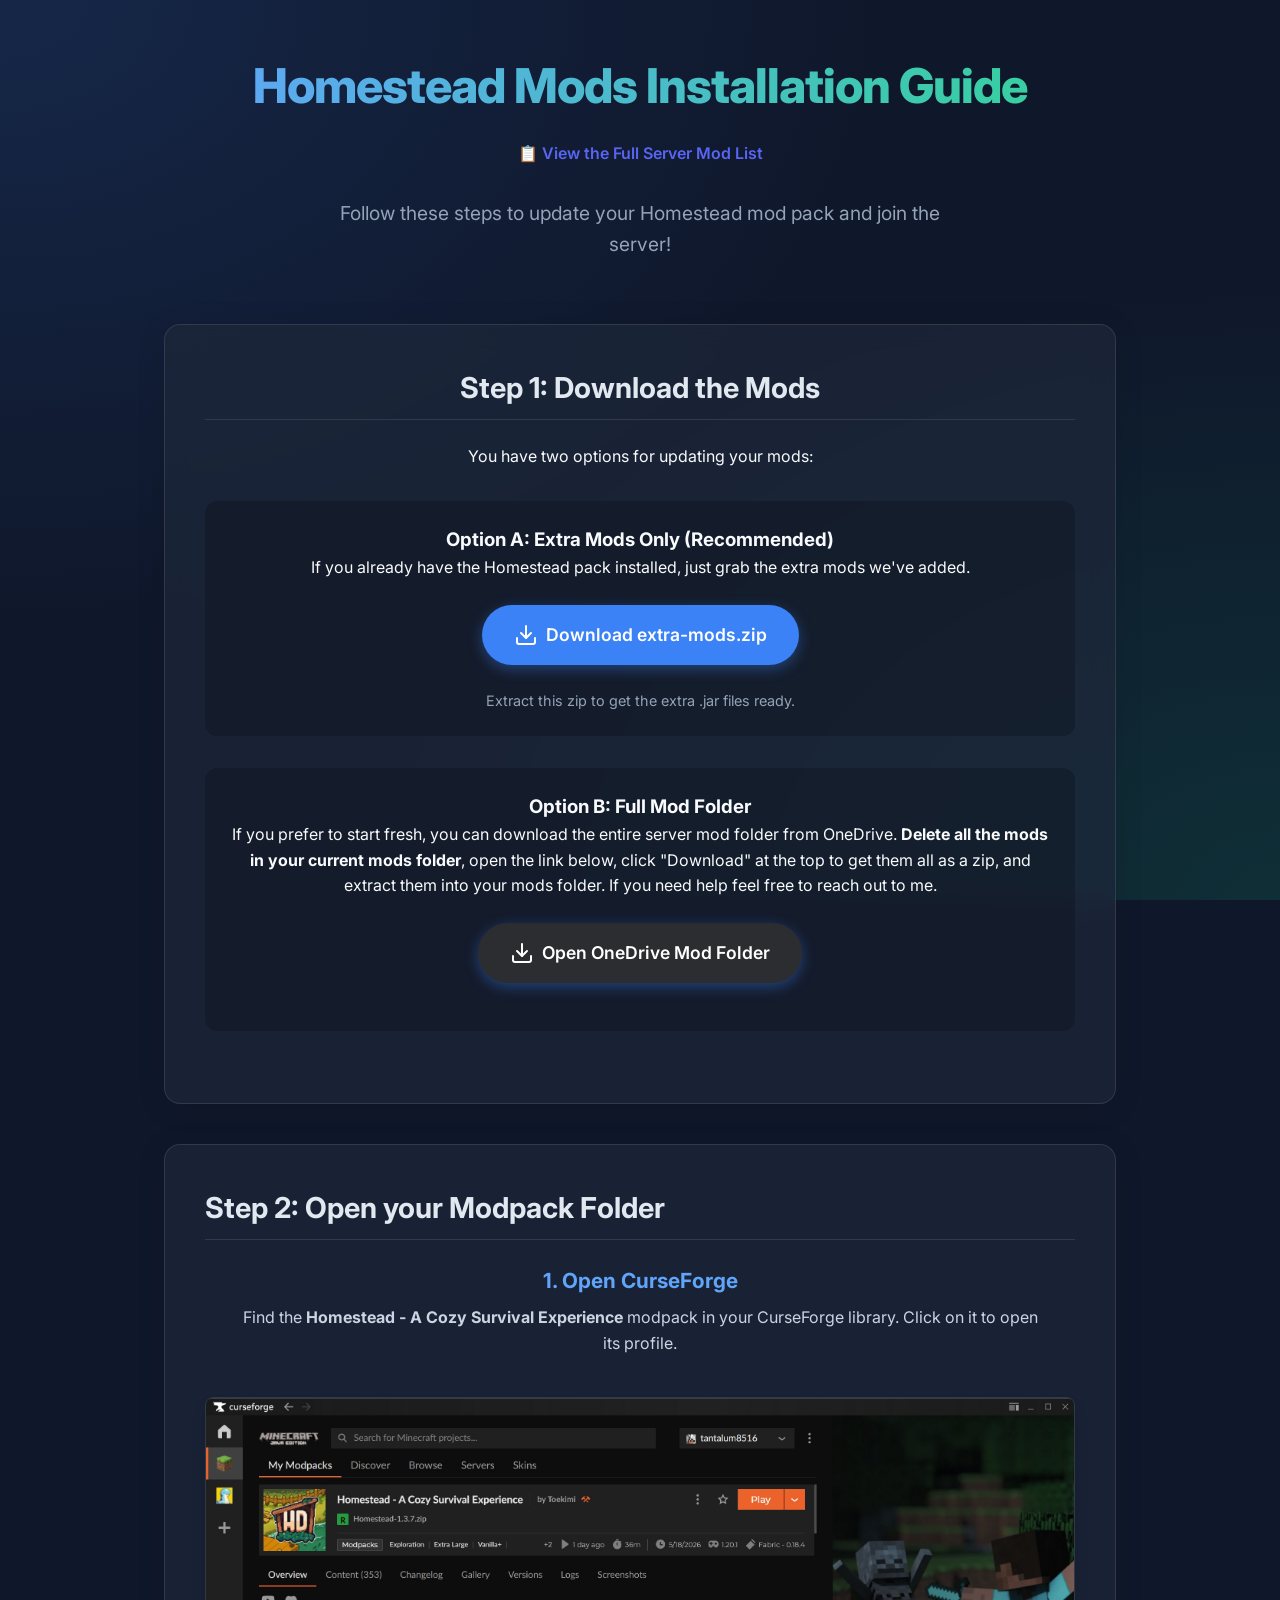
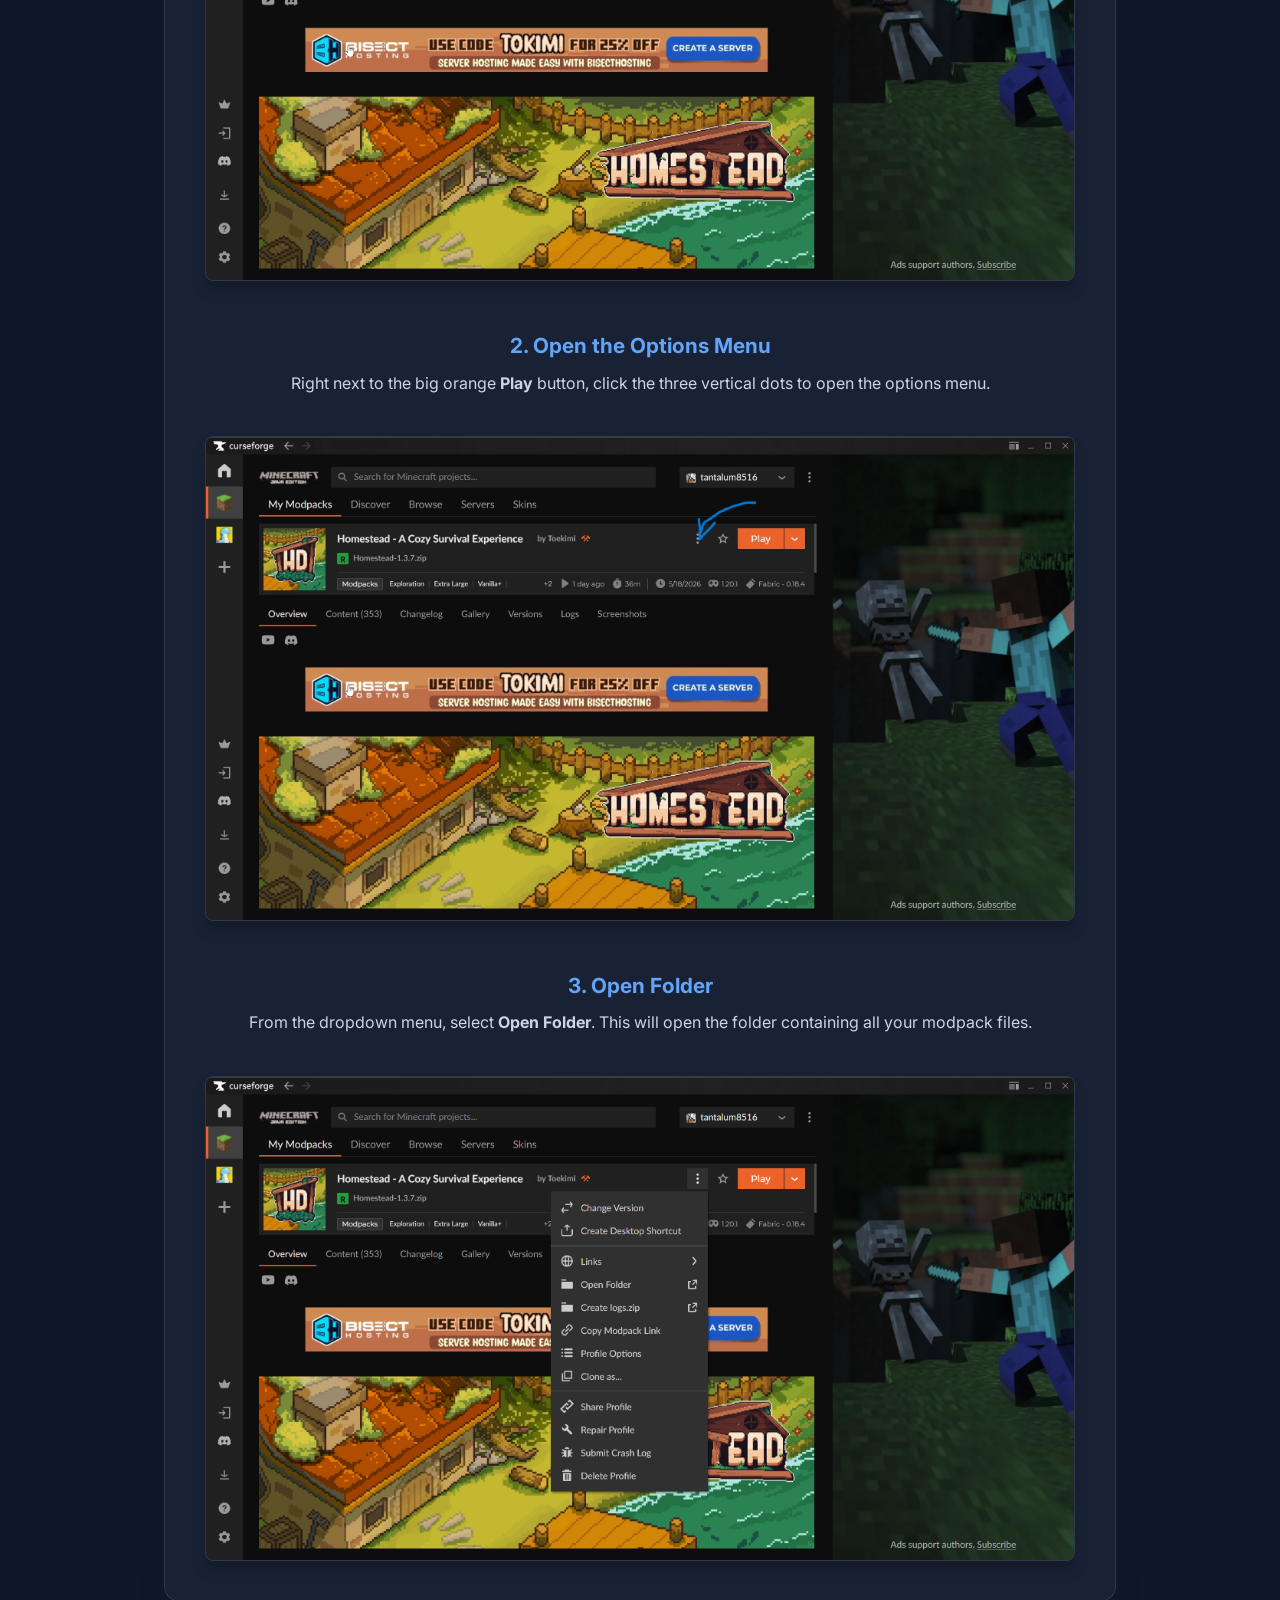
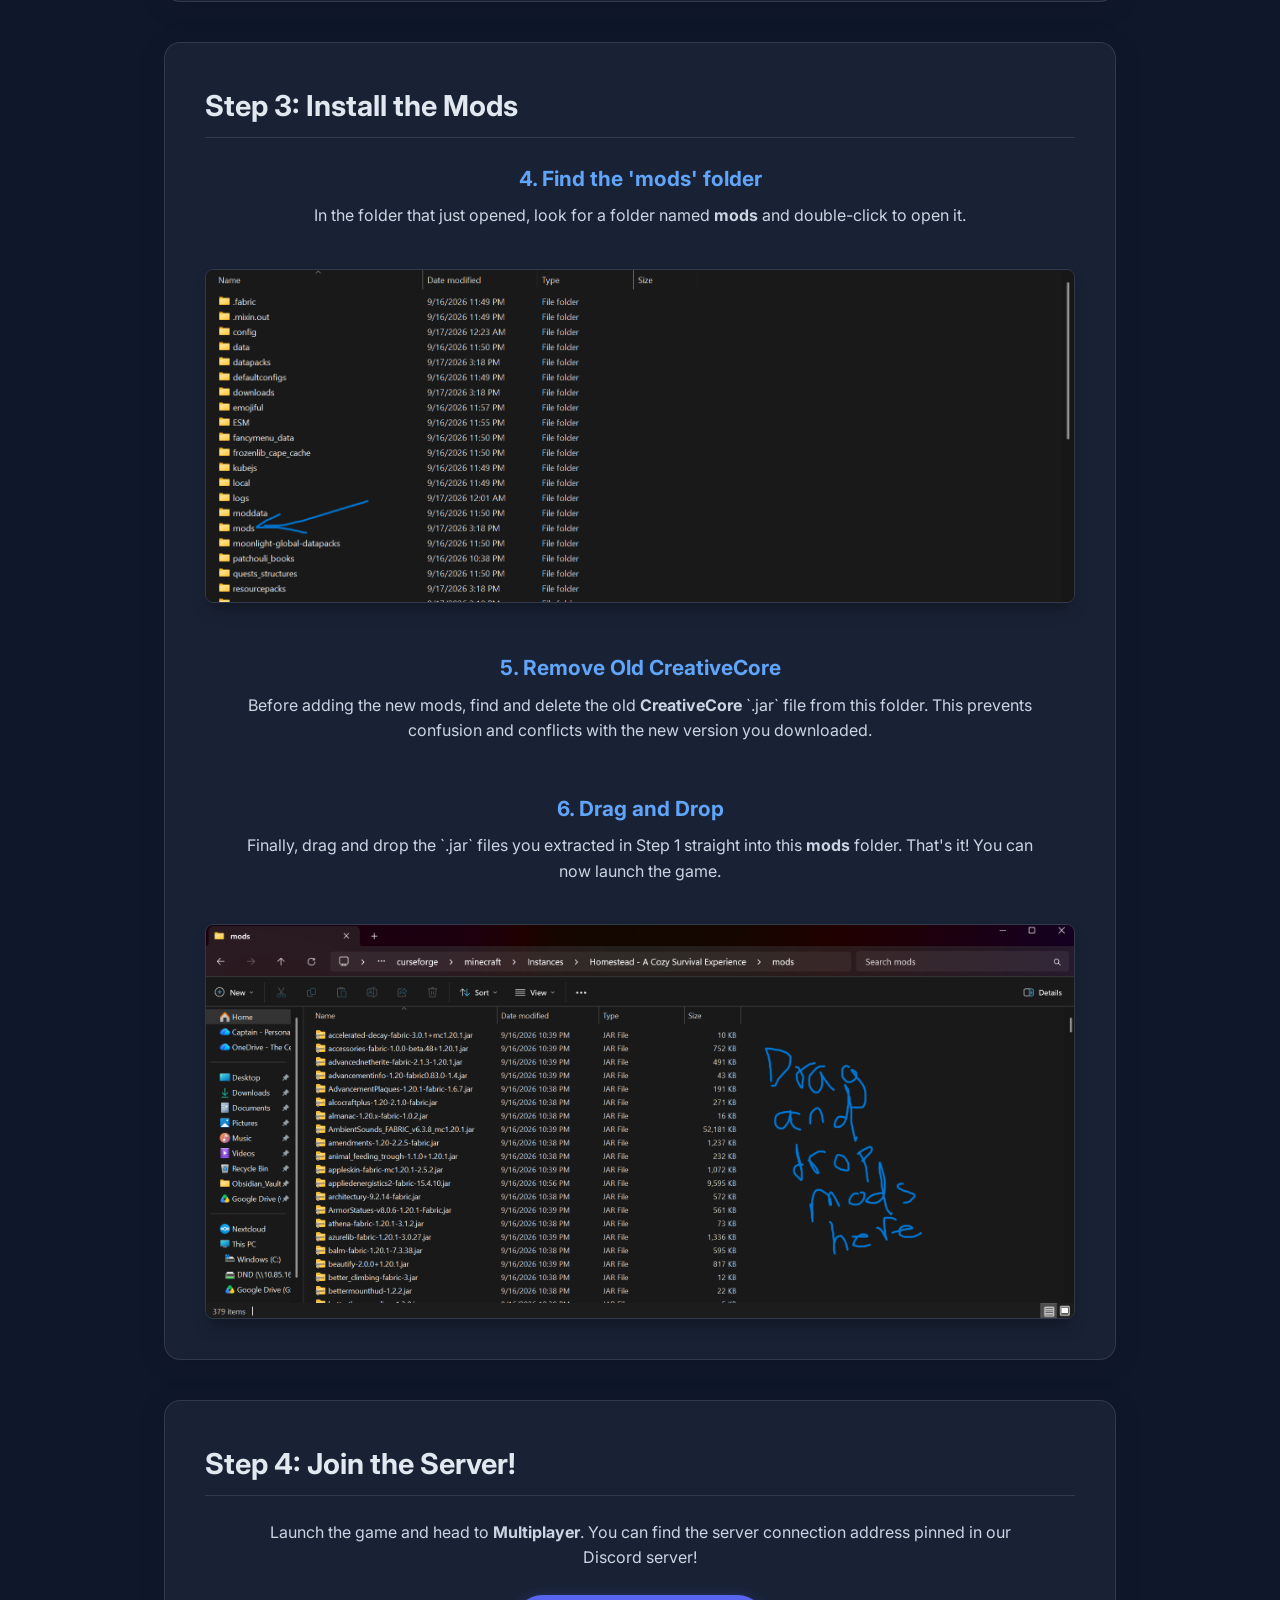
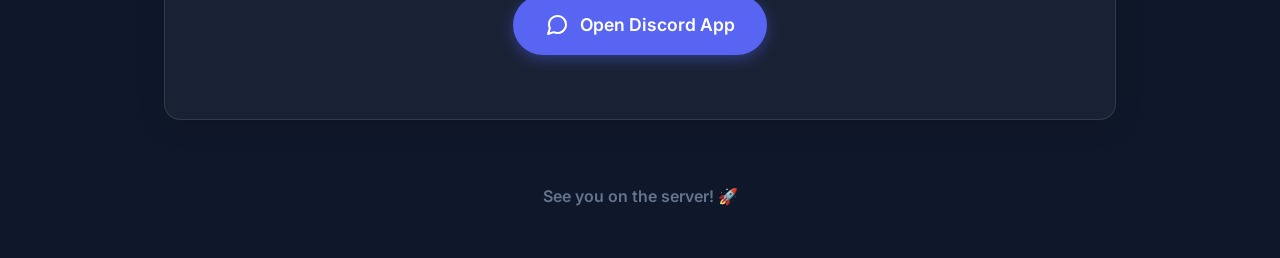
==== index.html @ 760801d5 "docs: clarify full mod folder instructions and update button text for OneDrive" ====
<!DOCTYPE html>
<html lang="en">
<head>
    <meta charset="UTF-8">
    <meta name="viewport" content="width=device-width, initial-scale=1.0">
    <title>Homestead - Extra Mods Guide</title>
    <meta name="description" content="A guide on how to add extra mods to the Homestead Minecraft modpack.">
    <link rel="icon" type="image/jpeg" href="favicon.jpg">
    <link href="https://fonts.googleapis.com/css2?family=Inter:wght@400;600;800&display=swap" rel="stylesheet">
    <link rel="stylesheet" href="styles.css">
</head>
<body>
    <div class="container">
        <header>
            <h1>Homestead Mods Installation Guide</h1>
            <div style="margin-top: 1rem; margin-bottom: 2rem;">
                <a href="mod-list.html" style="color: #5865F2; text-decoration: none; font-weight: 600;">📋 View the Full Server Mod List</a>
            </div>
            <p>Follow these steps to update your Homestead mod pack and join the server!</p>
        </header>

        <main>
            <section class="download-section">
                <h2>Step 1: Download the Mods</h2>
                <p>You have two options for updating your mods:</p>
                
                <div style="margin: 2rem 0; padding: 1.5rem; background: rgba(0, 0, 0, 0.2); border-radius: 12px;">
                    <h3>Option A: Extra Mods Only (Recommended)</h3>
                    <p>If you already have the Homestead pack installed, just grab the extra mods we've added.</p>
                    <a href="extra-mods.zip" class="download-button" download>
                        <svg width="24" height="24" viewBox="0 0 24 24" fill="none" stroke="currentColor" stroke-width="2" stroke-linecap="round" stroke-linejoin="round"><path d="M21 15v4a2 2 0 0 1-2 2H5a2 2 0 0 1-2-2v-4"></path><polyline points="7 10 12 15 17 10"></polyline><line x1="12" y1="15" x2="12" y2="3"></line></svg>
                        Download extra-mods.zip
                    </a>
                    <p class="subtext">Extract this zip to get the extra .jar files ready.</p>
                </div>

                <div style="margin: 2rem 0; padding: 1.5rem; background: rgba(0, 0, 0, 0.2); border-radius: 12px;">
                    <h3>Option B: Full Mod Folder</h3>
                    <p>If you prefer to start fresh, you can download the entire server mod folder from OneDrive. <strong>Delete all the mods in your current mods folder</strong>, open the link below, click "Download" at the top to get them all as a zip, and extract them into your mods folder. If you need help feel free to reach out to me.</p>
                    <a href="https://tcfnova-my.sharepoint.com/:f:/g/personal/astralsterling_thecelestialforge_com/IgCR80cvUaNaRJzAdoOBTV5JAbdkBU8eidXLyKRjKkpMS3M?e=KPcNXA" class="download-button" target="_blank" style="background-color: #2b2d31;">
                        <svg width="24" height="24" viewBox="0 0 24 24" fill="none" stroke="currentColor" stroke-width="2" stroke-linecap="round" stroke-linejoin="round"><path d="M21 15v4a2 2 0 0 1-2 2H5a2 2 0 0 1-2-2v-4"></path><polyline points="7 10 12 15 17 10"></polyline><line x1="12" y1="15" x2="12" y2="3"></line></svg>
                        Open OneDrive Mod Folder
                    </a>
                </div>
            </section>

            <section class="steps-section">
                <h2>Step 2: Open your Modpack Folder</h2>
                <div class="step">
                    <div class="step-text">
                        <h3>1. Open CurseForge</h3>
                        <p>Find the <strong>Homestead - A Cozy Survival Experience</strong> modpack in your CurseForge library. Click on it to open its profile.</p>
                    </div>
                    <img src="assets/Curse Forge 1.jpg" alt="CurseForge profile page for Homestead">
                </div>
                
                <div class="step">
                    <div class="step-text">
                        <h3>2. Open the Options Menu</h3>
                        <p>Right next to the big orange <strong>Play</strong> button, click the three vertical dots to open the options menu.</p>
                    </div>
                    <img src="assets/Curse Forge 2.jpg" alt="Clicking the three dots next to Play">
                </div>

                <div class="step">
                    <div class="step-text">
                        <h3>3. Open Folder</h3>
                        <p>From the dropdown menu, select <strong>Open Folder</strong>. This will open the folder containing all your modpack files.</p>
                    </div>
                    <img src="assets/Curse Forge 3.png" alt="Selecting Open Folder">
                </div>
            </section>

            <section class="steps-section">
                <h2>Step 3: Install the Mods</h2>
                <div class="step">
                    <div class="step-text">
                        <h3>4. Find the 'mods' folder</h3>
                        <p>In the folder that just opened, look for a folder named <strong>mods</strong> and double-click to open it.</p>
                    </div>
                    <img src="assets/Curse Forge 6.png" alt="The mods folder">
                </div>

                <div class="step">
                    <div class="step-text" style="width: 100%;">
                        <h3>5. Remove Old CreativeCore</h3>
                        <p>Before adding the new mods, find and delete the old <strong>CreativeCore</strong> `.jar` file from this folder. This prevents confusion and conflicts with the new version you downloaded.</p>
                    </div>
                </div>

                <div class="step">
                    <div class="step-text">
                        <h3>6. Drag and Drop</h3>
                        <p>Finally, drag and drop the `.jar` files you extracted in Step 1 straight into this <strong>mods</strong> folder. That's it! You can now launch the game.</p>
                    </div>
                    <img src="assets/Curse Forge 7.png" alt="Drag and drop mods here">
                </div>
            </section>

            <section class="steps-section">
                <h2>Step 4: Join the Server!</h2>
                <div class="step">
                    <div class="step-text" style="width: 100%; text-align: center;">
                        <p>Launch the game and head to <strong>Multiplayer</strong>. You can find the server connection address pinned in our Discord server!</p>
                        <a href="discord://-/channels/918643058474618900/1550001167486951434" class="download-button" style="margin-top: 1.5rem; background-color: #5865F2; box-shadow: 0 4px 14px 0 rgba(88, 101, 242, 0.39);">
                            <svg width="24" height="24" viewBox="0 0 24 24" fill="none" stroke="currentColor" stroke-width="2" stroke-linecap="round" stroke-linejoin="round" style="margin-right: 0.2rem;"><path d="M21 11.5a8.38 8.38 0 0 1-.9 3.8 8.5 8.5 0 0 1-7.6 4.7 8.38 8.38 0 0 1-3.8-.9L3 21l1.9-5.7a8.38 8.38 0 0 1-.9-3.8 8.5 8.5 0 0 1 4.7-7.6 8.38 8.38 0 0 1 3.8-.9h.5a8.48 8.48 0 0 1 8 8v.5z"></path></svg>
                            Open Discord App
                        </a>
                    </div>
                </div>
            </section>
        </main>
        
        <footer>
            <p>See you on the server! 🚀</p>
        </footer>
    </div>
</body>
</html>
---- styles.css ----
:root {
    --bg-color: #0f172a;
    --text-color: #f8fafc;
    --accent-color: #3b82f6;
    --accent-hover: #60a5fa;
    --card-bg: rgba(30, 41, 59, 0.7);
    --card-border: rgba(255, 255, 255, 0.1);
}

* {
    margin: 0;
    padding: 0;
    box-sizing: border-box;
}

body {
    font-family: 'Inter', sans-serif;
    background-color: var(--bg-color);
    color: var(--text-color);
    line-height: 1.6;
    background-image: 
        radial-gradient(at 0% 0%, rgba(59, 130, 246, 0.15) 0px, transparent 50%),
        radial-gradient(at 100% 100%, rgba(16, 185, 129, 0.15) 0px, transparent 50%);
    background-attachment: fixed;
    min-height: 100vh;
}

.container {
    max-width: 1000px;
    margin: 0 auto;
    padding: 3rem 1.5rem;
}

header {
    text-align: center;
    margin-bottom: 4rem;
}

h1 {
    font-size: 3rem;
    font-weight: 800;
    margin-bottom: 1rem;
    background: linear-gradient(to right, #60a5fa, #34d399);
    -webkit-background-clip: text;
    -webkit-text-fill-color: transparent;
    letter-spacing: -1px;
}

header p {
    font-size: 1.2rem;
    color: #94a3b8;
    max-width: 600px;
    margin: 0 auto;
}

section {
    background: var(--card-bg);
    border: 1px solid var(--card-border);
    border-radius: 16px;
    padding: 2.5rem;
    margin-bottom: 2.5rem;
    backdrop-filter: blur(12px);
    box-shadow: 0 4px 30px rgba(0, 0, 0, 0.1);
    transition: transform 0.3s ease, box-shadow 0.3s ease;
}

section:hover {
    transform: translateY(-5px);
    box-shadow: 0 10px 40px rgba(0, 0, 0, 0.2);
}

h2 {
    font-size: 1.8rem;
    margin-bottom: 1.5rem;
    border-bottom: 1px solid var(--card-border);
    padding-bottom: 0.5rem;
    color: #e2e8f0;
}

/* Download Section */
.download-section {
    text-align: center;
}

.download-button {
    display: inline-flex;
    align-items: center;
    gap: 0.5rem;
    background-color: var(--accent-color);
    color: white;
    text-decoration: none;
    padding: 1rem 2rem;
    border-radius: 9999px;
    font-weight: 600;
    font-size: 1.1rem;
    margin: 1.5rem 0;
    transition: all 0.2s ease;
    box-shadow: 0 4px 14px 0 rgba(59, 130, 246, 0.39);
}

.download-button:hover {
    background-color: var(--accent-hover);
    transform: scale(1.05);
    box-shadow: 0 6px 20px rgba(59, 130, 246, 0.23);
}

.subtext {
    font-size: 0.9rem;
    color: #94a3b8;
}

/* Steps Section */
.step {
    display: flex;
    flex-direction: column;
    margin-bottom: 3rem;
    gap: 1.5rem;
}

.step:last-child {
    margin-bottom: 0;
}

.step-text h3 {
    font-size: 1.3rem;
    color: #60a5fa;
    margin-bottom: 0.5rem;
}

.step-text p {
    color: #cbd5e1;
}

.step img {
    max-width: 100%;
    border-radius: 8px;
    border: 1px solid var(--card-border);
    box-shadow: 0 10px 15px -3px rgba(0, 0, 0, 0.3);
    transition: transform 0.3s ease;
}

.step img:hover {
    transform: scale(1.4);
    z-index: 10;
    position: relative;
    box-shadow: 0 20px 50px rgba(0, 0, 0, 0.8);
}

footer {
    text-align: center;
    margin-top: 4rem;
    color: #64748b;
    font-weight: 600;
}

/* Responsive */
@media (min-width: 768px) {
    .step {
        align-items: center;
    }
    
    .step-text {
        text-align: center;
        max-width: 800px;
    }

    .step img {
        width: 100%;
        max-width: 900px;
        margin-top: 1rem;
    }
}
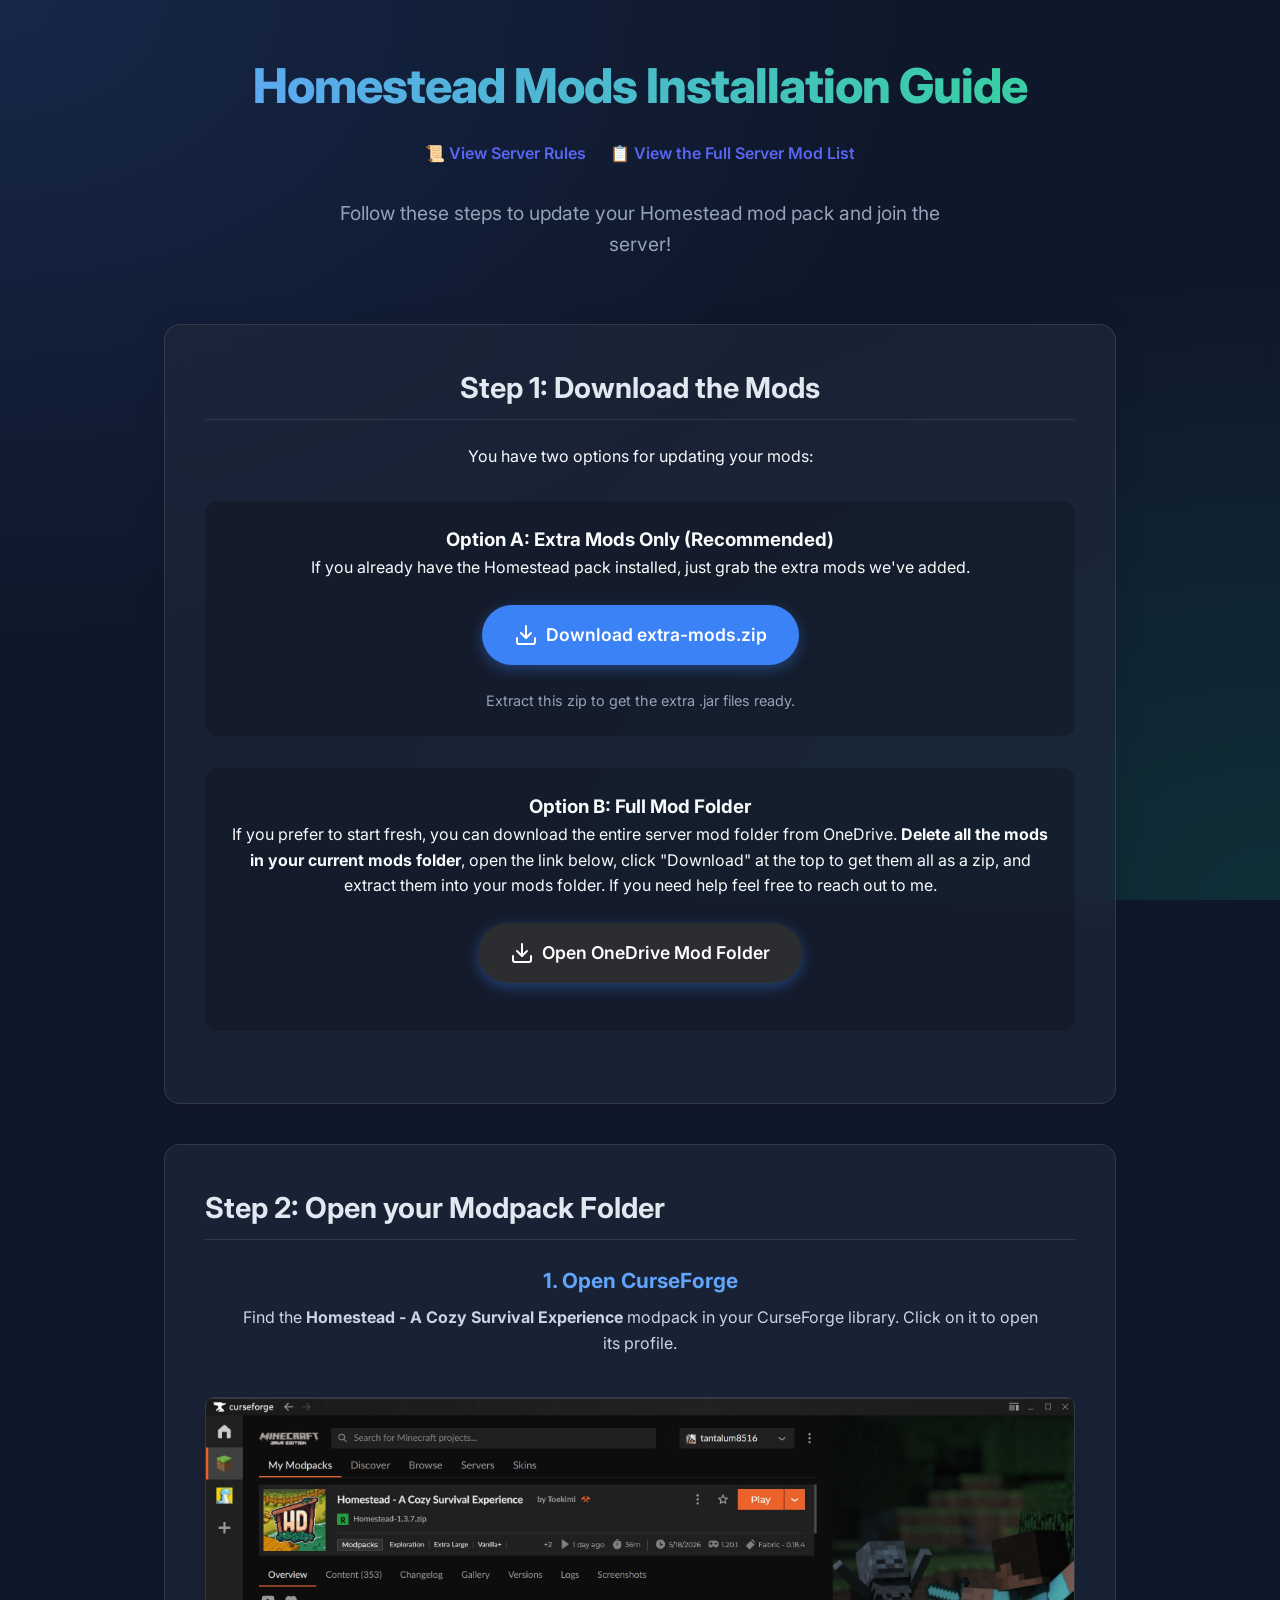
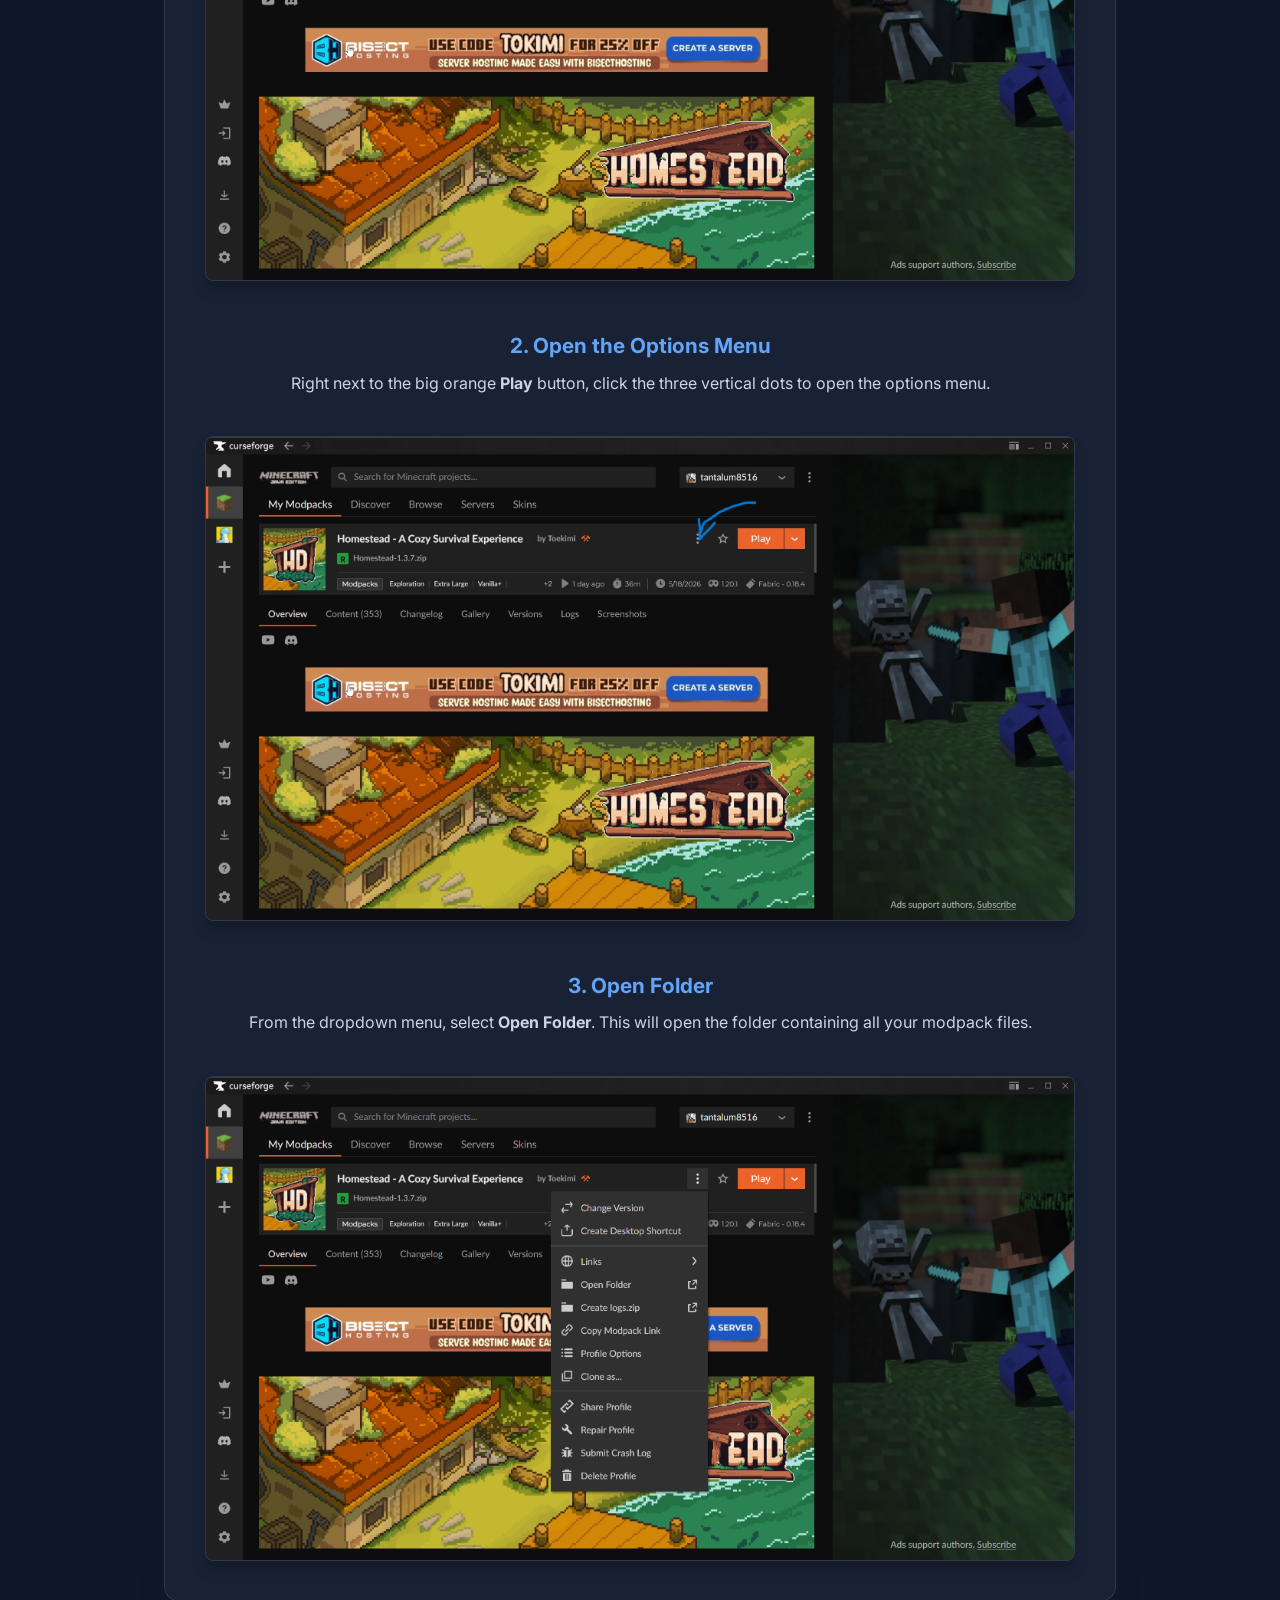
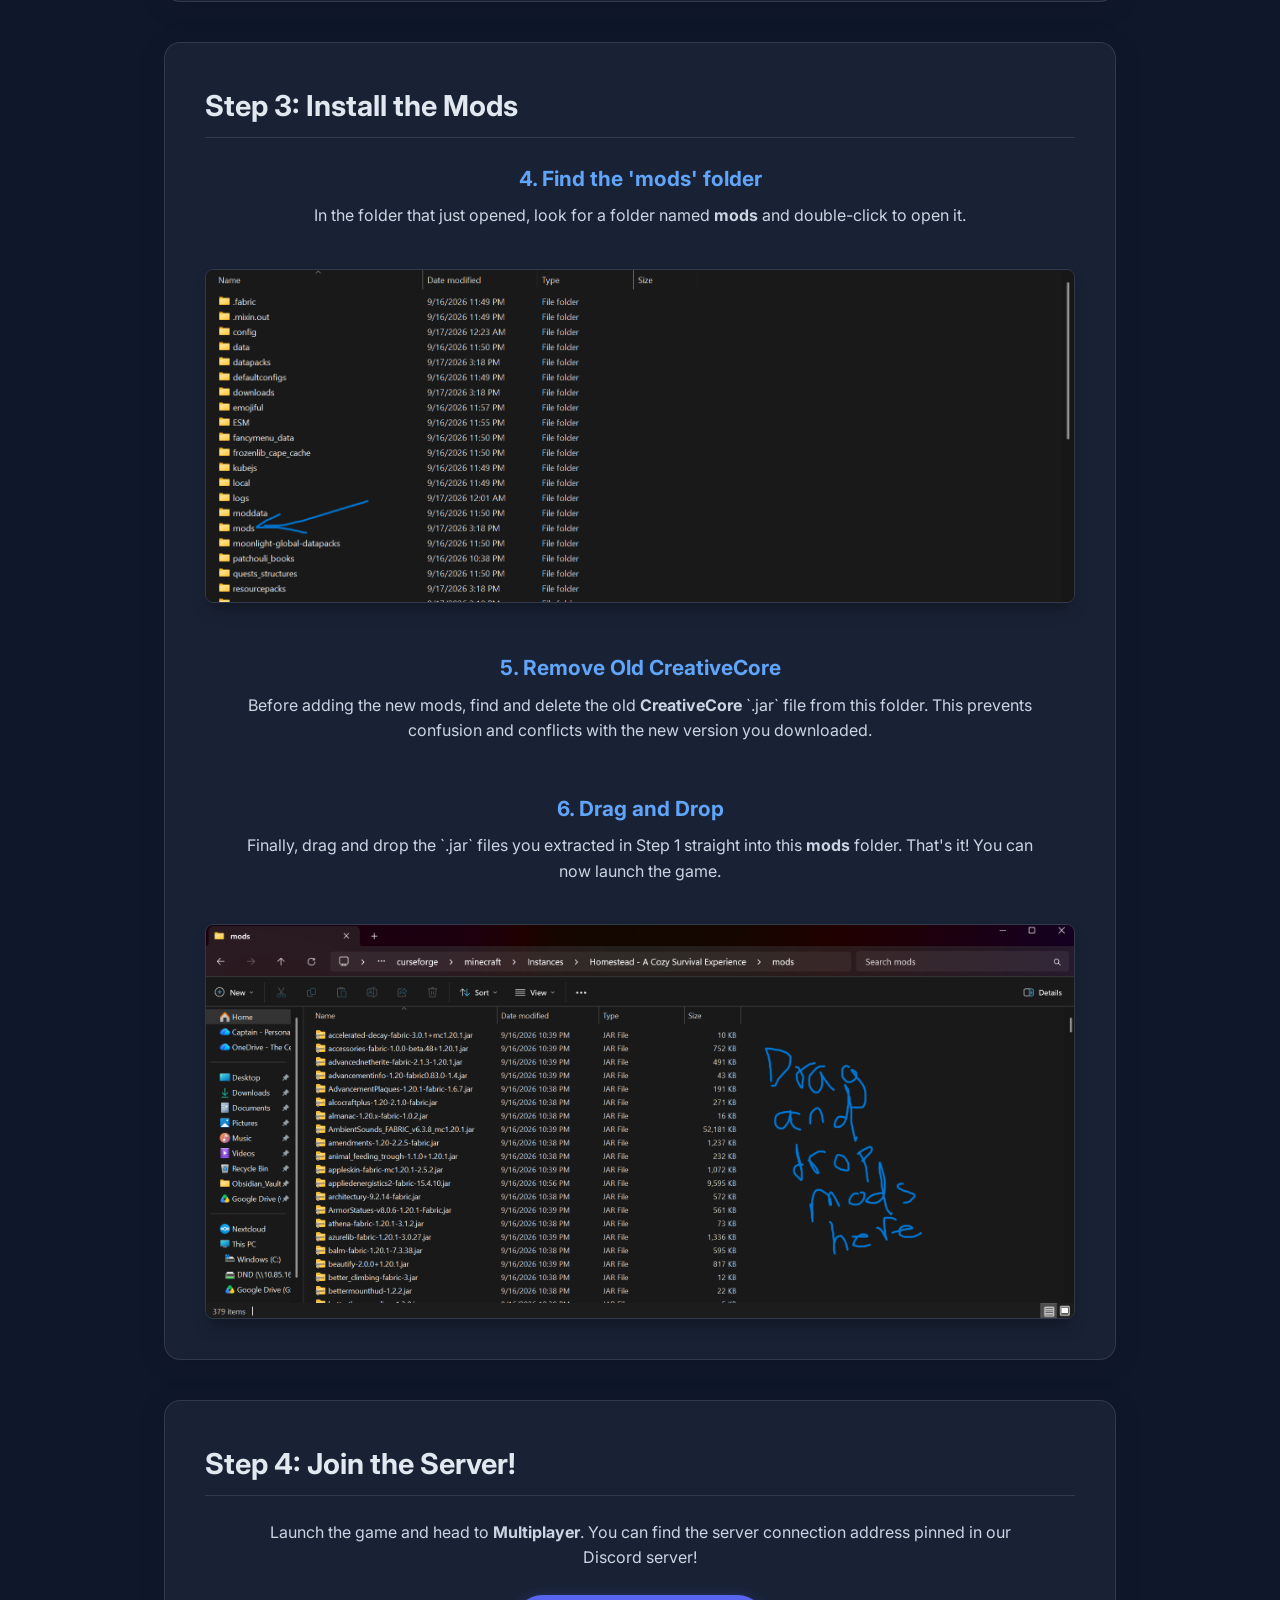
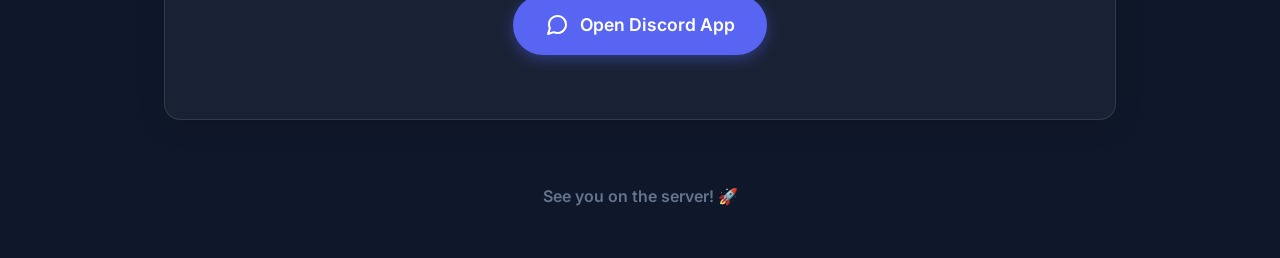
==== commit 35f0243c: "feat: add rules page and backup schedule" ====
--- a/index.html
+++ b/index.html
@@ -13,7 +13,8 @@
     <div class="container">
         <header>
             <h1>Homestead Mods Installation Guide</h1>
-            <div style="margin-top: 1rem; margin-bottom: 2rem;">
+            <div style="margin-top: 1rem; margin-bottom: 2rem; display: flex; justify-content: center; gap: 1.5rem; flex-wrap: wrap;">
+                <a href="rules.html" style="color: #5865F2; text-decoration: none; font-weight: 600;">📜 View Server Rules</a>
                 <a href="mod-list.html" style="color: #5865F2; text-decoration: none; font-weight: 600;">📋 View the Full Server Mod List</a>
             </div>
             <p>Follow these steps to update your Homestead mod pack and join the server!</p>
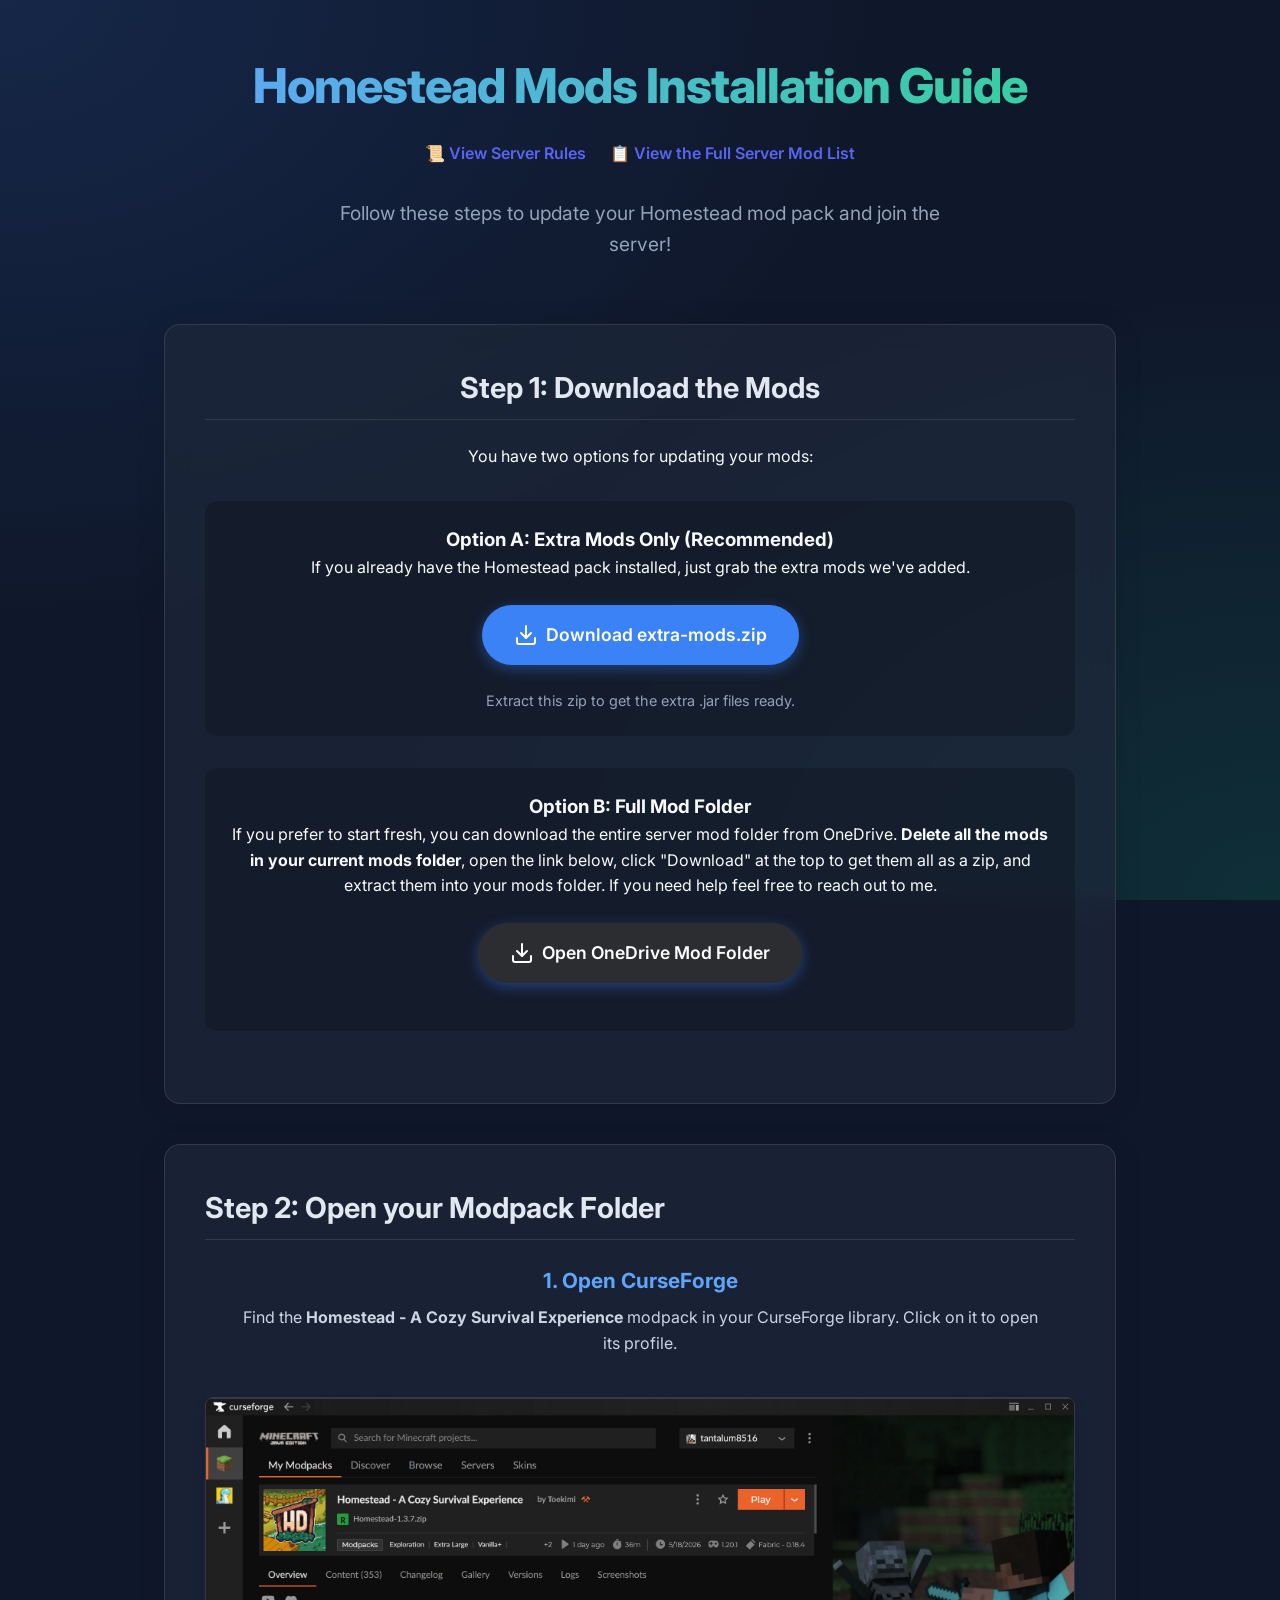
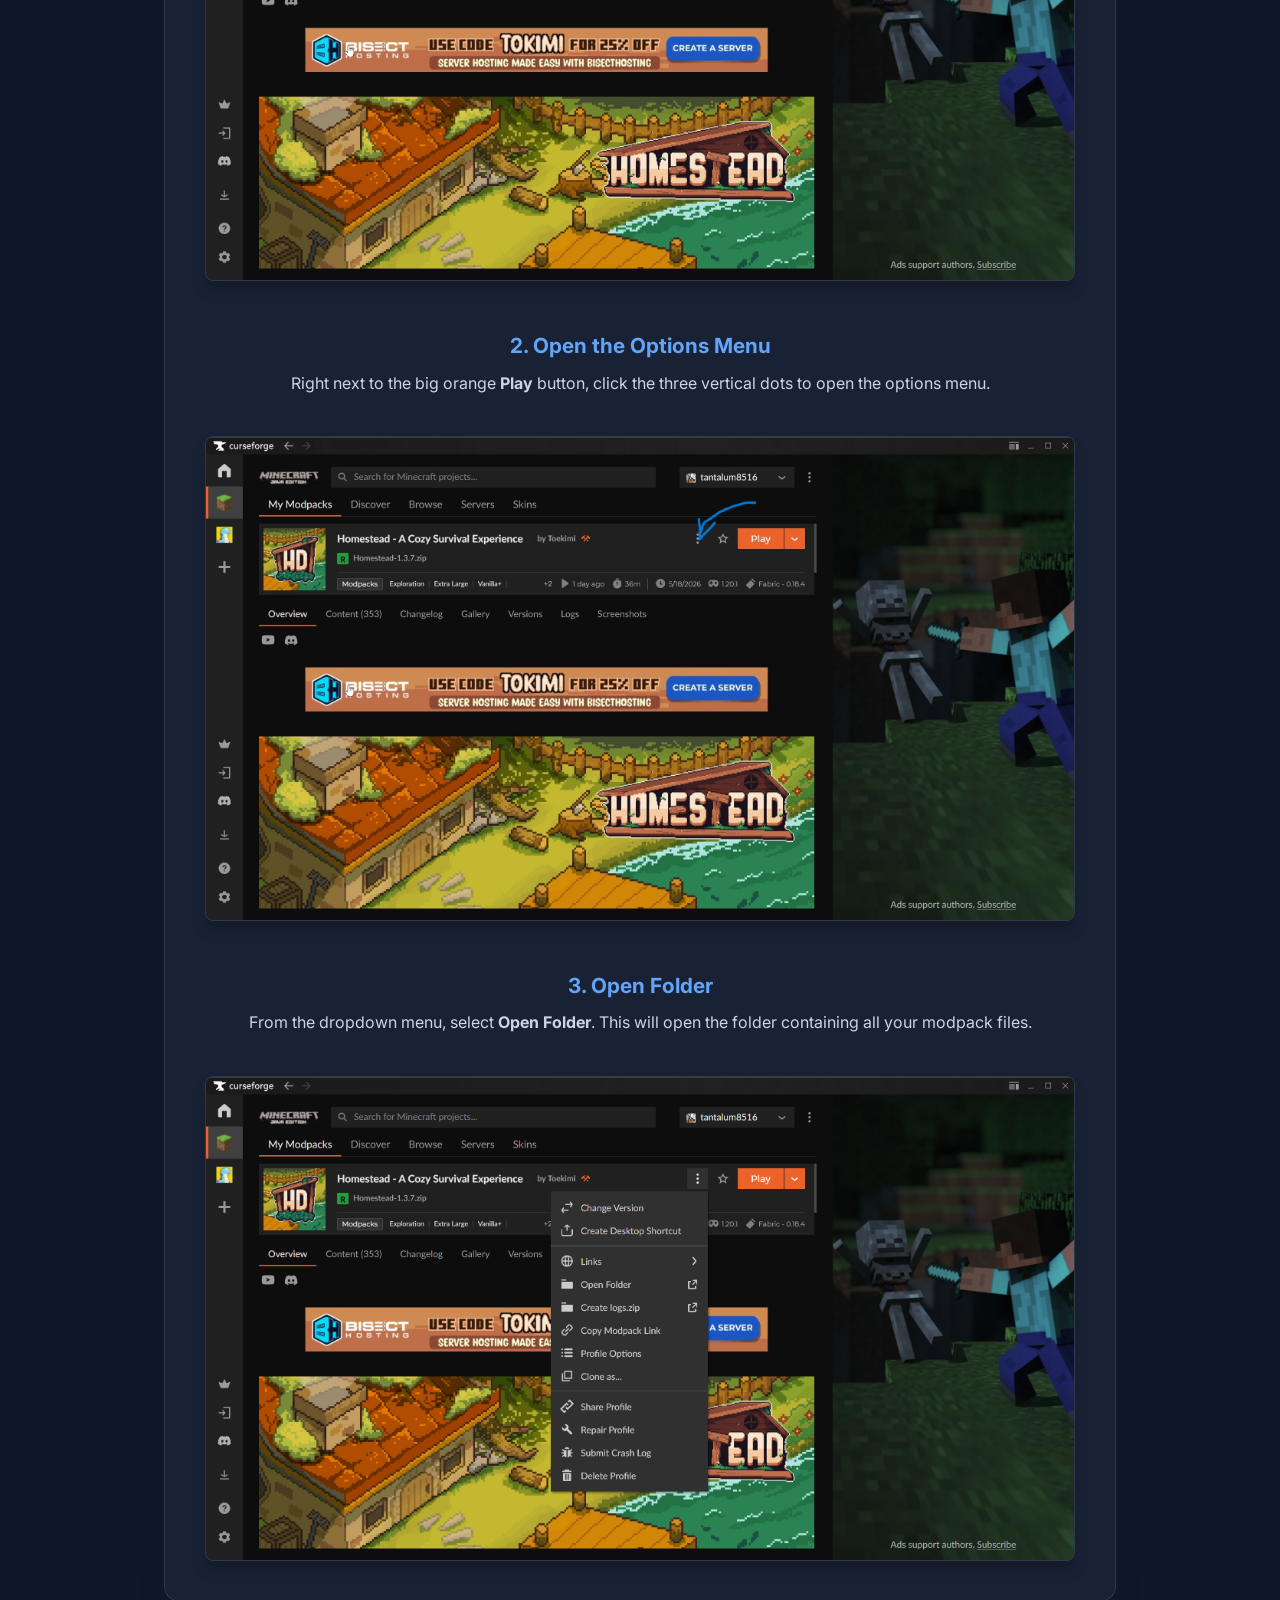
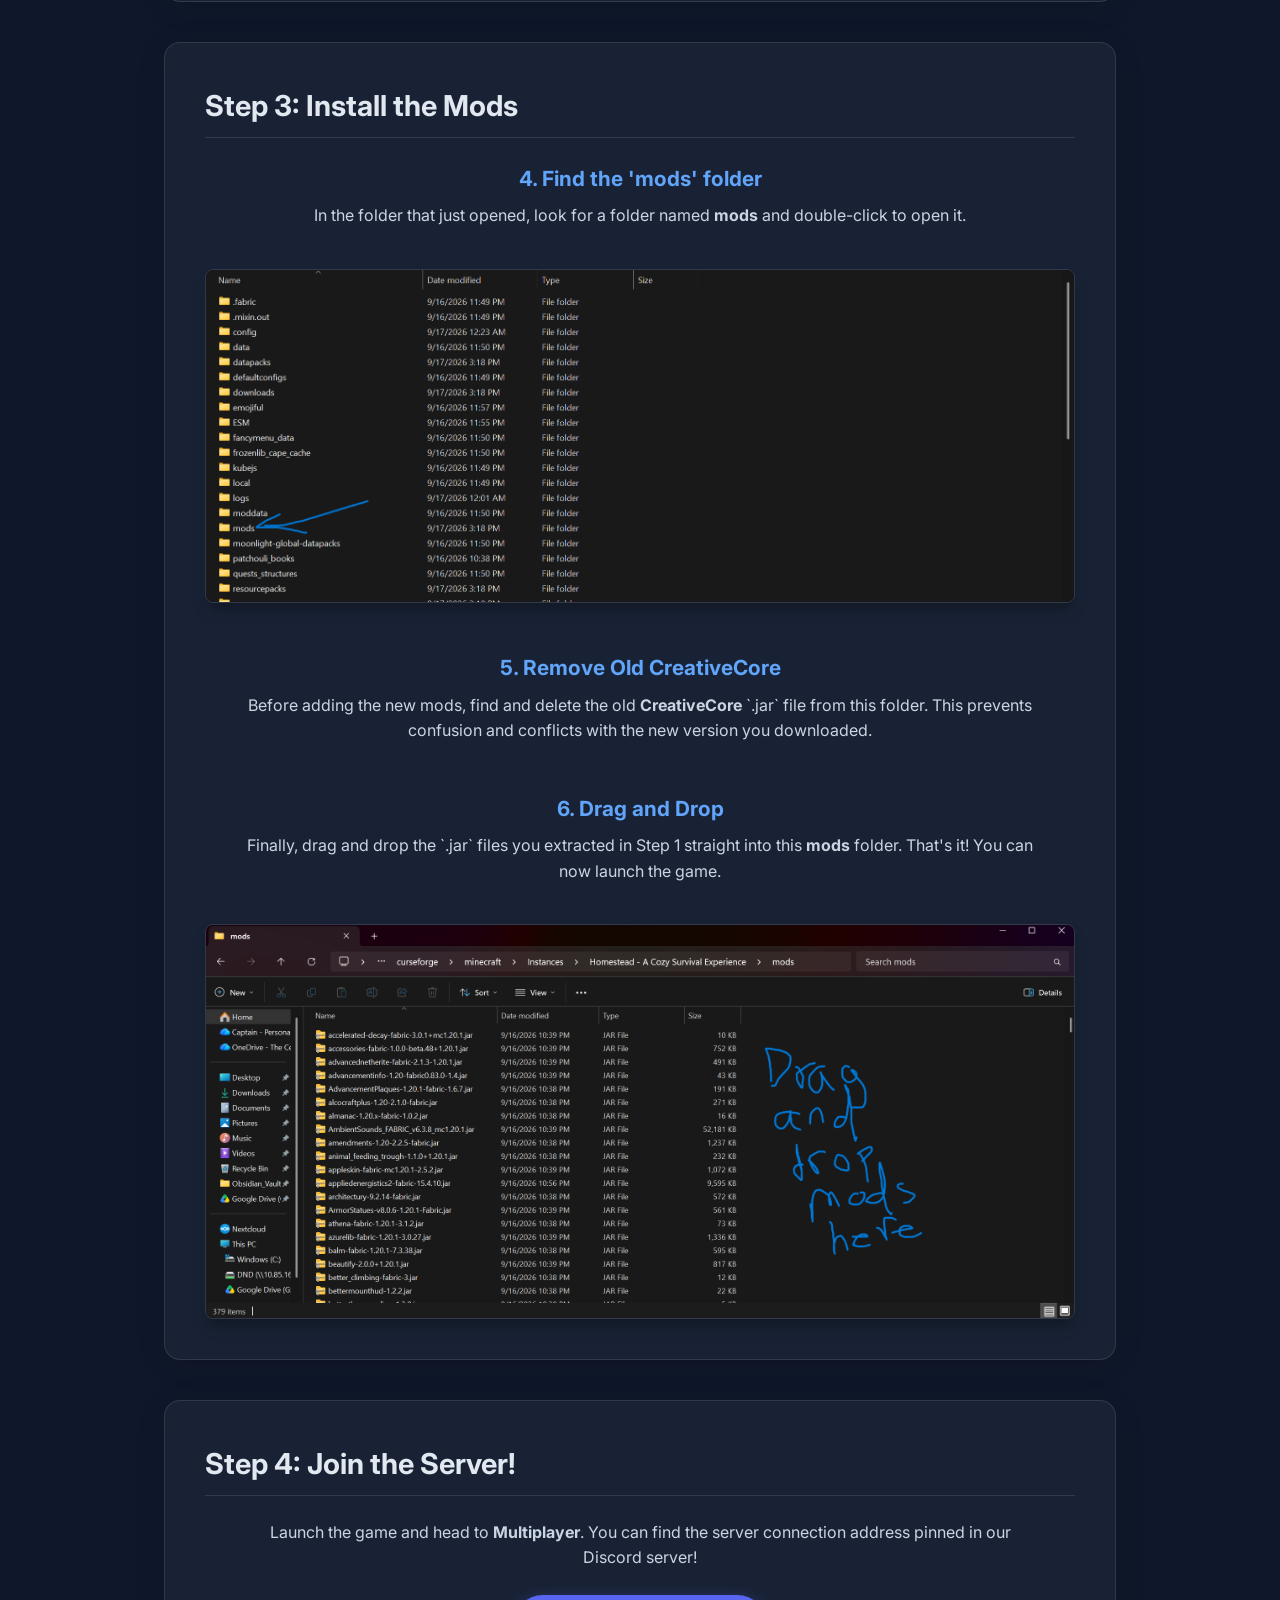
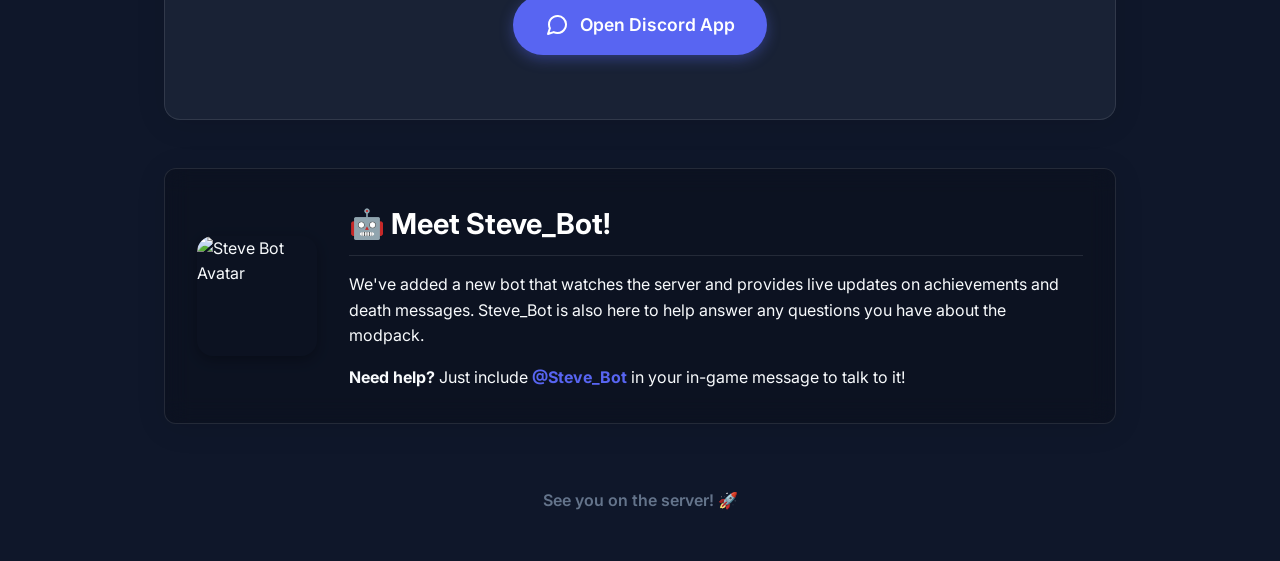
==== commit f314ff33: "feat: add Steve_Bot section to showcase live server updates and chat features" ====
--- a/index.html
+++ b/index.html
@@ -110,6 +110,15 @@
                     </div>
                 </div>
             </section>
+
+            <section class="bot-section" style="margin-top: 3rem; padding: 2rem; background: rgba(0, 0, 0, 0.2); border-radius: 12px; display: flex; align-items: center; gap: 2rem; flex-wrap: wrap;">
+                <img src="assets/steve_bot.jpg" alt="Steve Bot Avatar" style="width: 120px; height: 120px; border-radius: 16px; object-fit: cover; box-shadow: 0 4px 14px 0 rgba(0,0,0,0.3);">
+                <div style="flex: 1; min-width: 250px;">
+                    <h2 style="margin-top: 0; margin-bottom: 1rem; color: #fff;">🤖 Meet Steve_Bot!</h2>
+                    <p style="margin-bottom: 1rem;">We've added a new bot that watches the server and provides live updates on achievements and death messages. Steve_Bot is also here to help answer any questions you have about the modpack.</p>
+                    <p style="margin-bottom: 0;"><strong>Need help?</strong> Just include <strong style="color: #5865F2;">@Steve_Bot</strong> in your in-game message to talk to it!</p>
+                </div>
+            </section>
         </main>
         
         <footer>
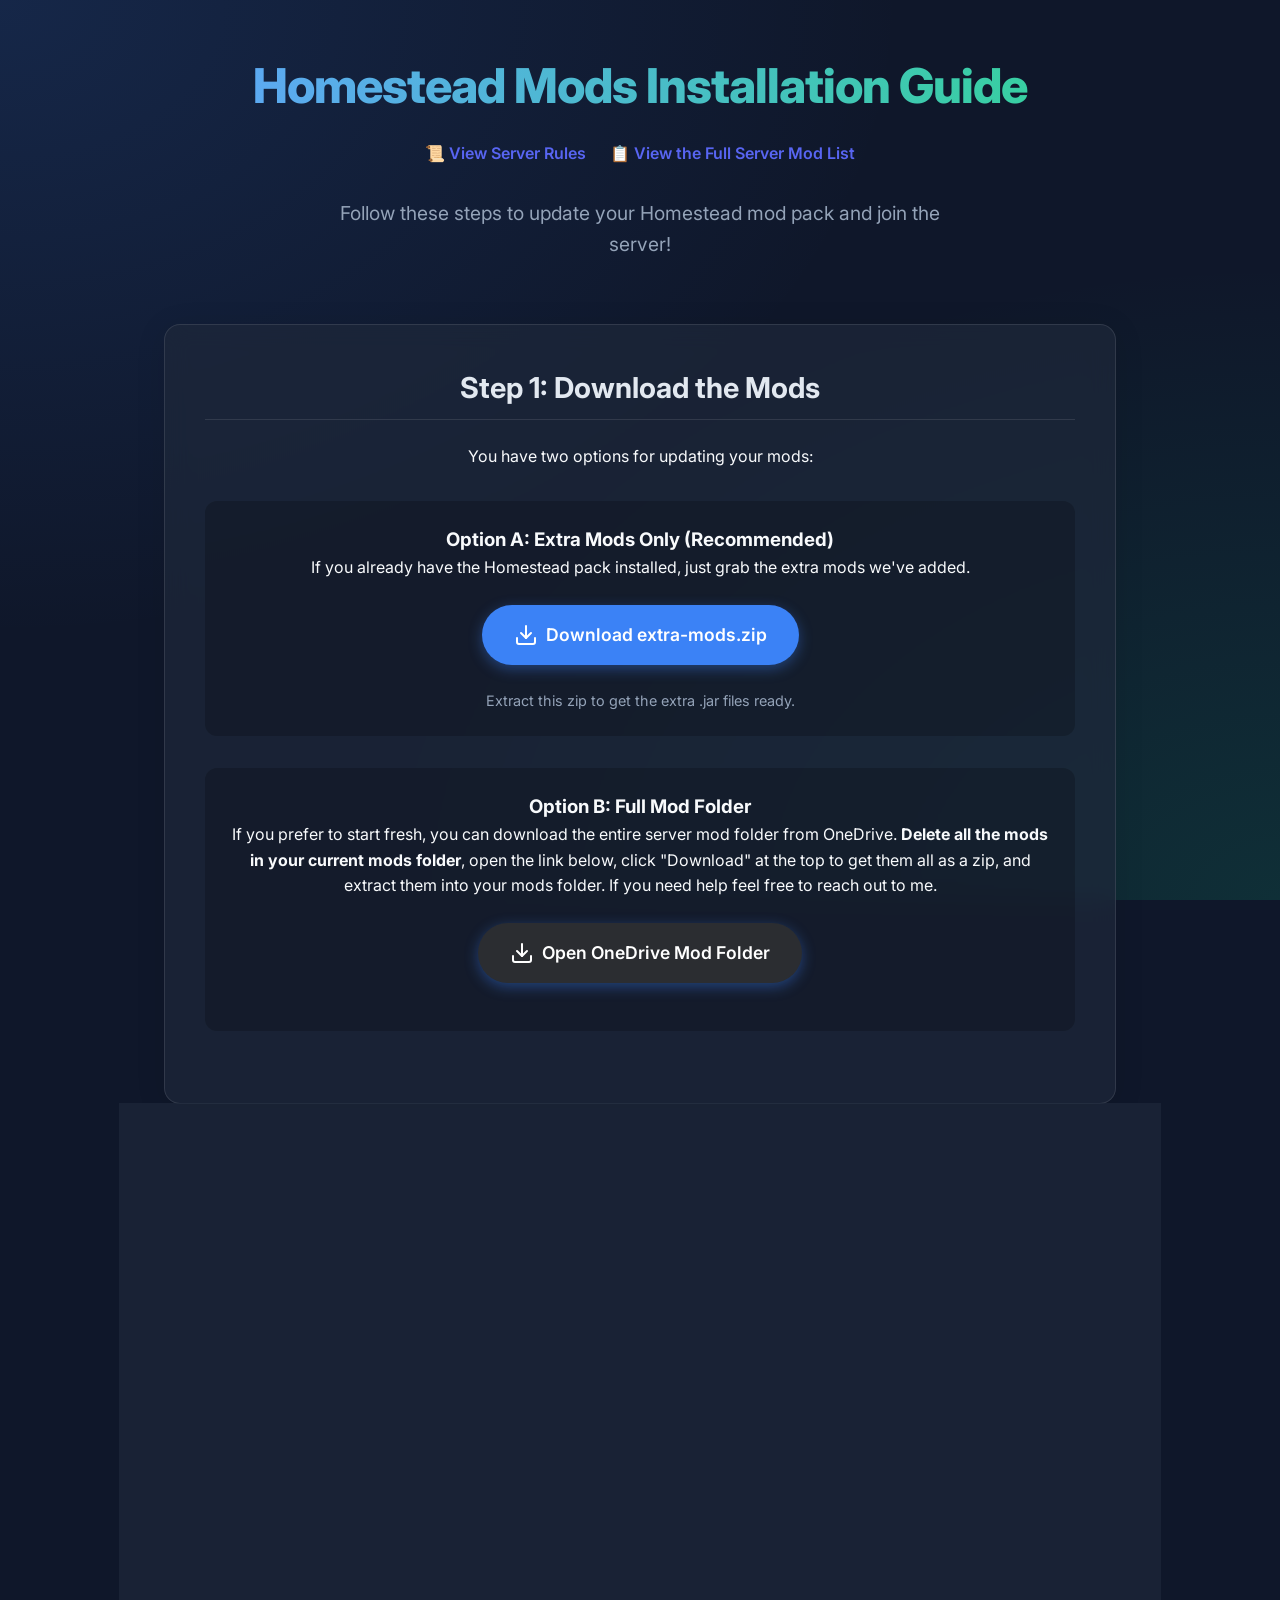
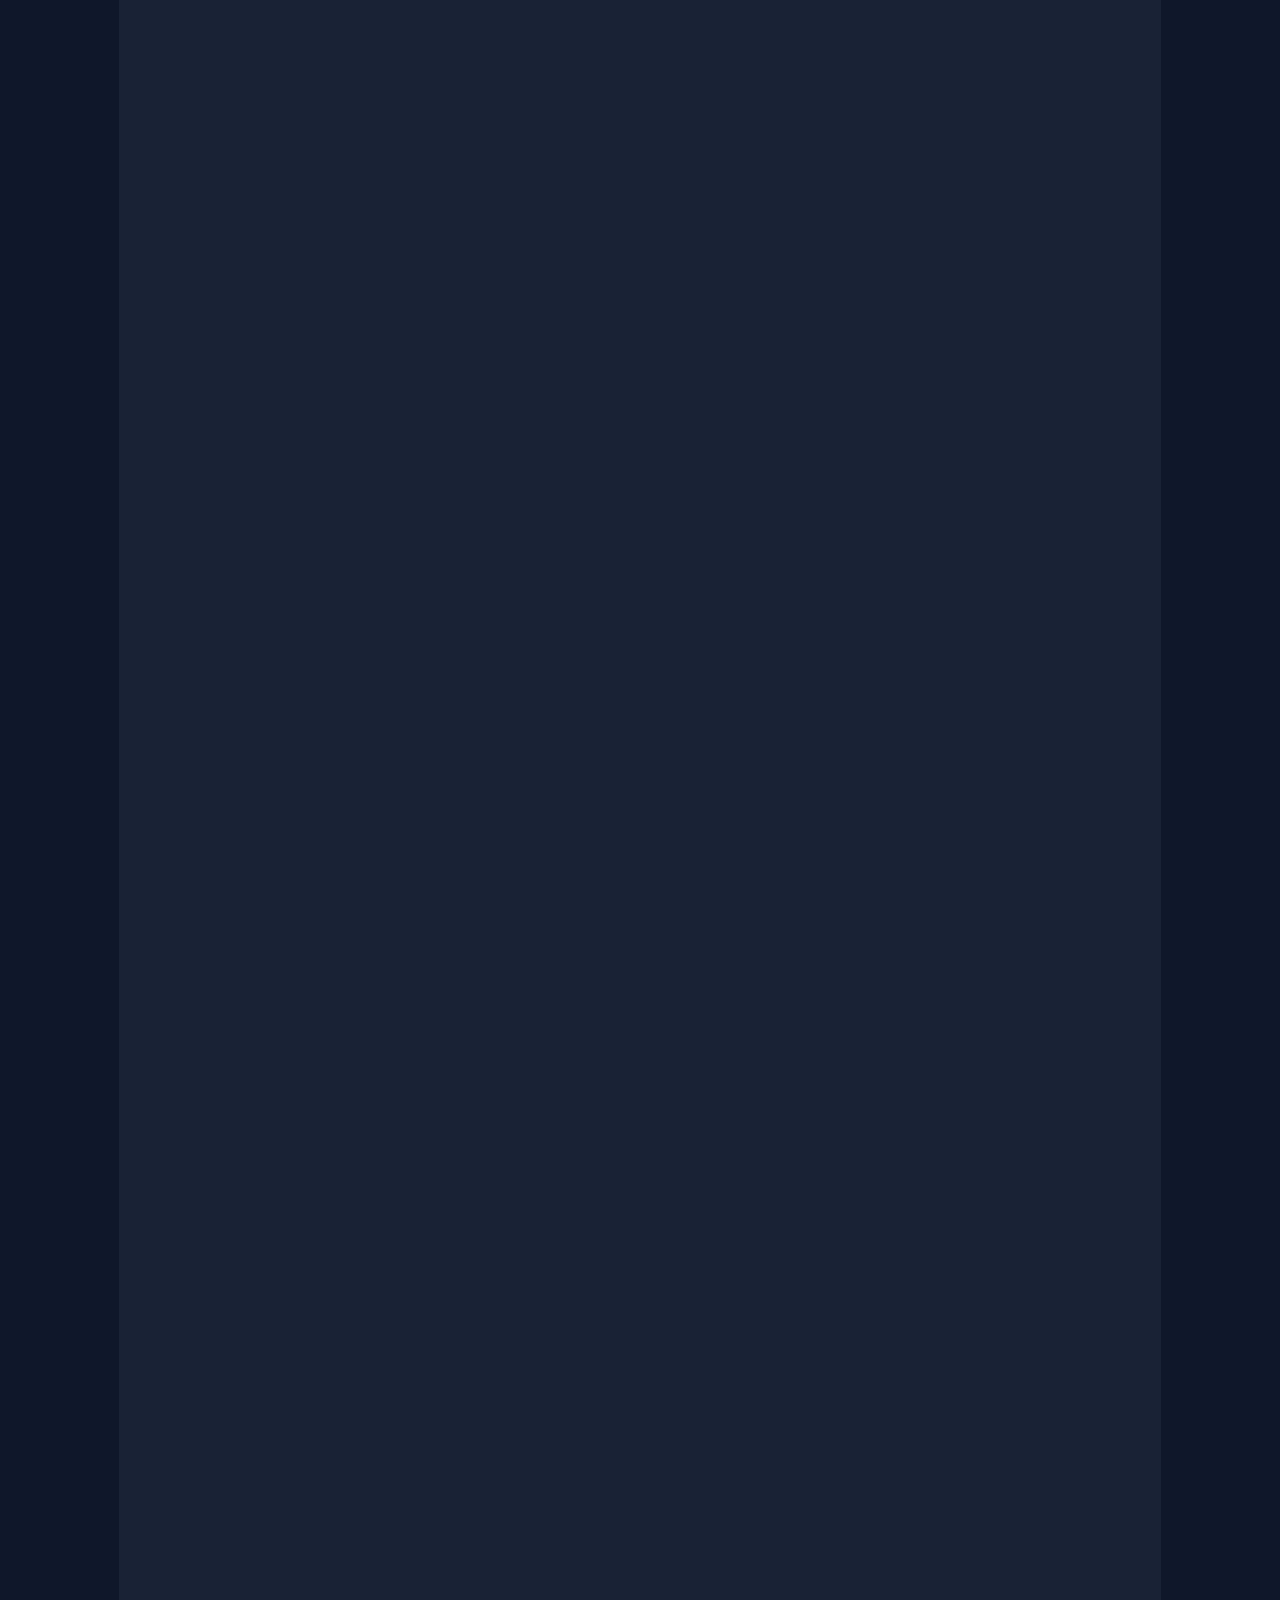
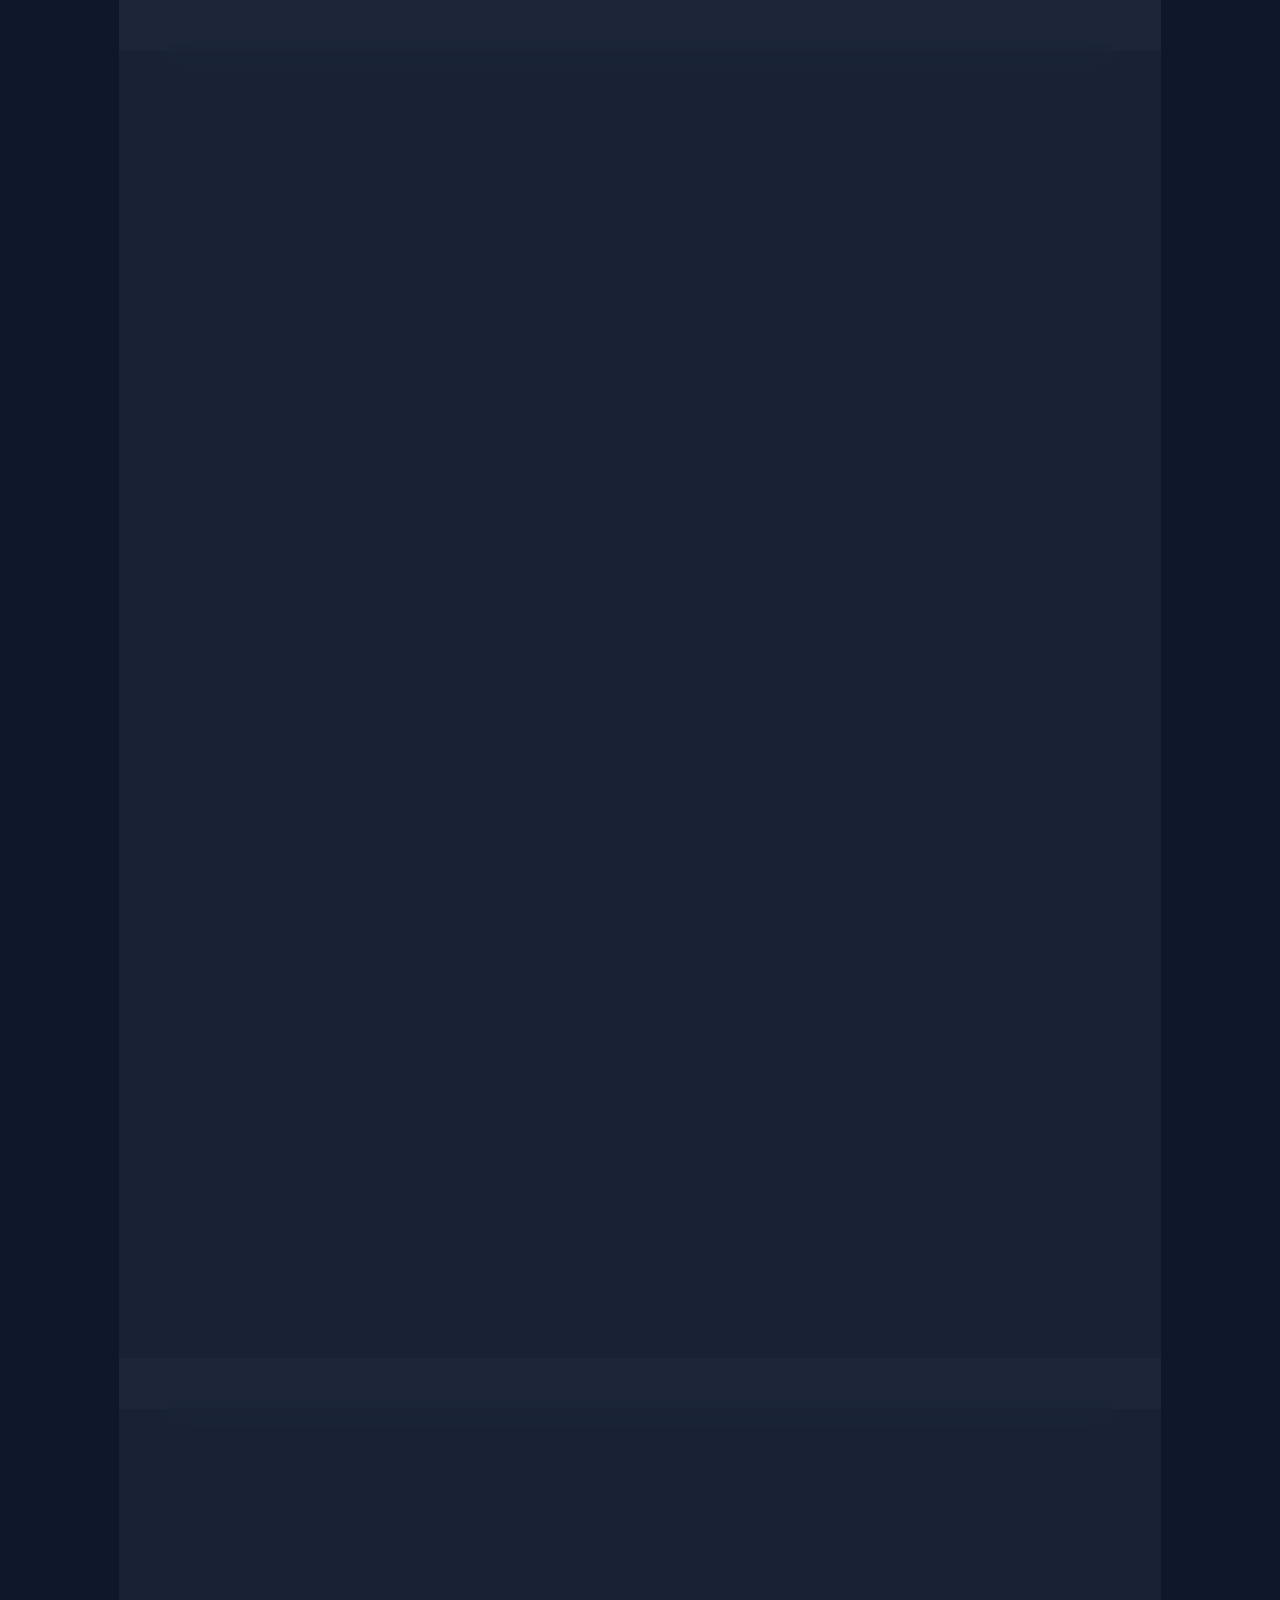
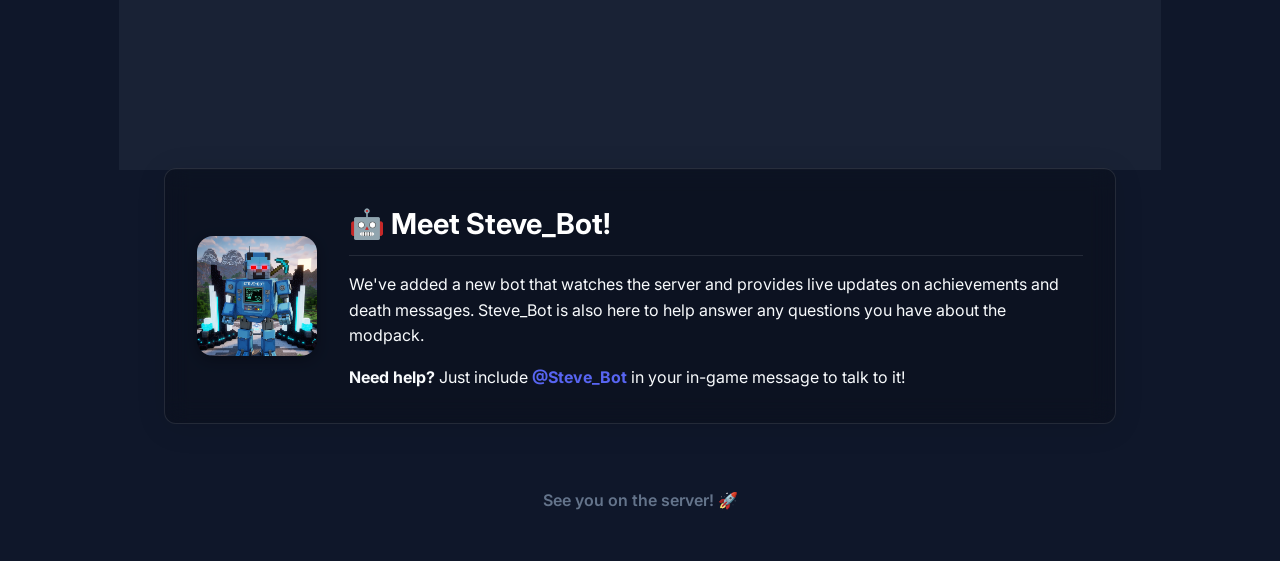
==== commit 0b562644: "fix: update steve bot avatar image format to png" ====
--- a/index.html
+++ b/index.html
@@ -112,7 +112,7 @@
             </section>
 
             <section class="bot-section" style="margin-top: 3rem; padding: 2rem; background: rgba(0, 0, 0, 0.2); border-radius: 12px; display: flex; align-items: center; gap: 2rem; flex-wrap: wrap;">
-                <img src="assets/steve_bot.jpg" alt="Steve Bot Avatar" style="width: 120px; height: 120px; border-radius: 16px; object-fit: cover; box-shadow: 0 4px 14px 0 rgba(0,0,0,0.3);">
+                <img src="assets/steve_bot.png" alt="Steve Bot Avatar" style="width: 120px; height: 120px; border-radius: 16px; object-fit: cover; box-shadow: 0 4px 14px 0 rgba(0,0,0,0.3);">
                 <div style="flex: 1; min-width: 250px;">
                     <h2 style="margin-top: 0; margin-bottom: 1rem; color: #fff;">🤖 Meet Steve_Bot!</h2>
                     <p style="margin-bottom: 1rem;">We've added a new bot that watches the server and provides live updates on achievements and death messages. Steve_Bot is also here to help answer any questions you have about the modpack.</p>
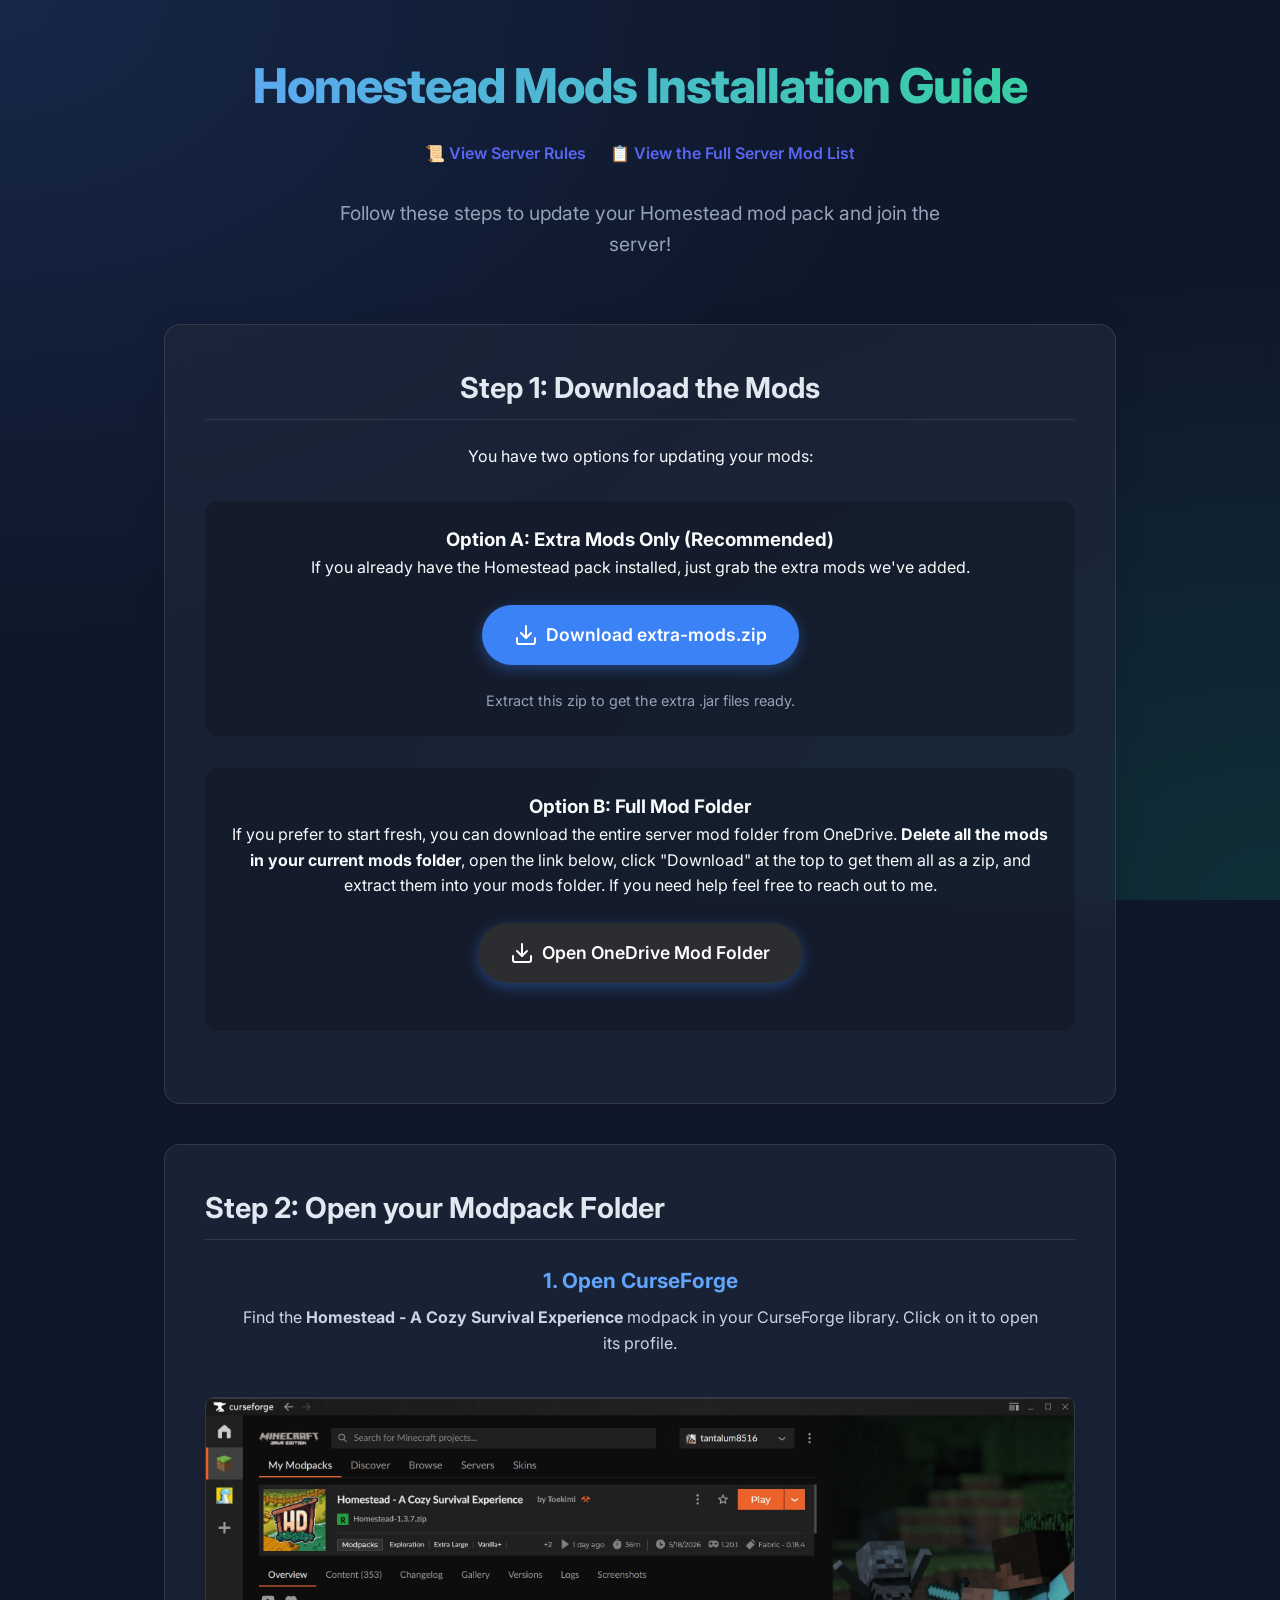
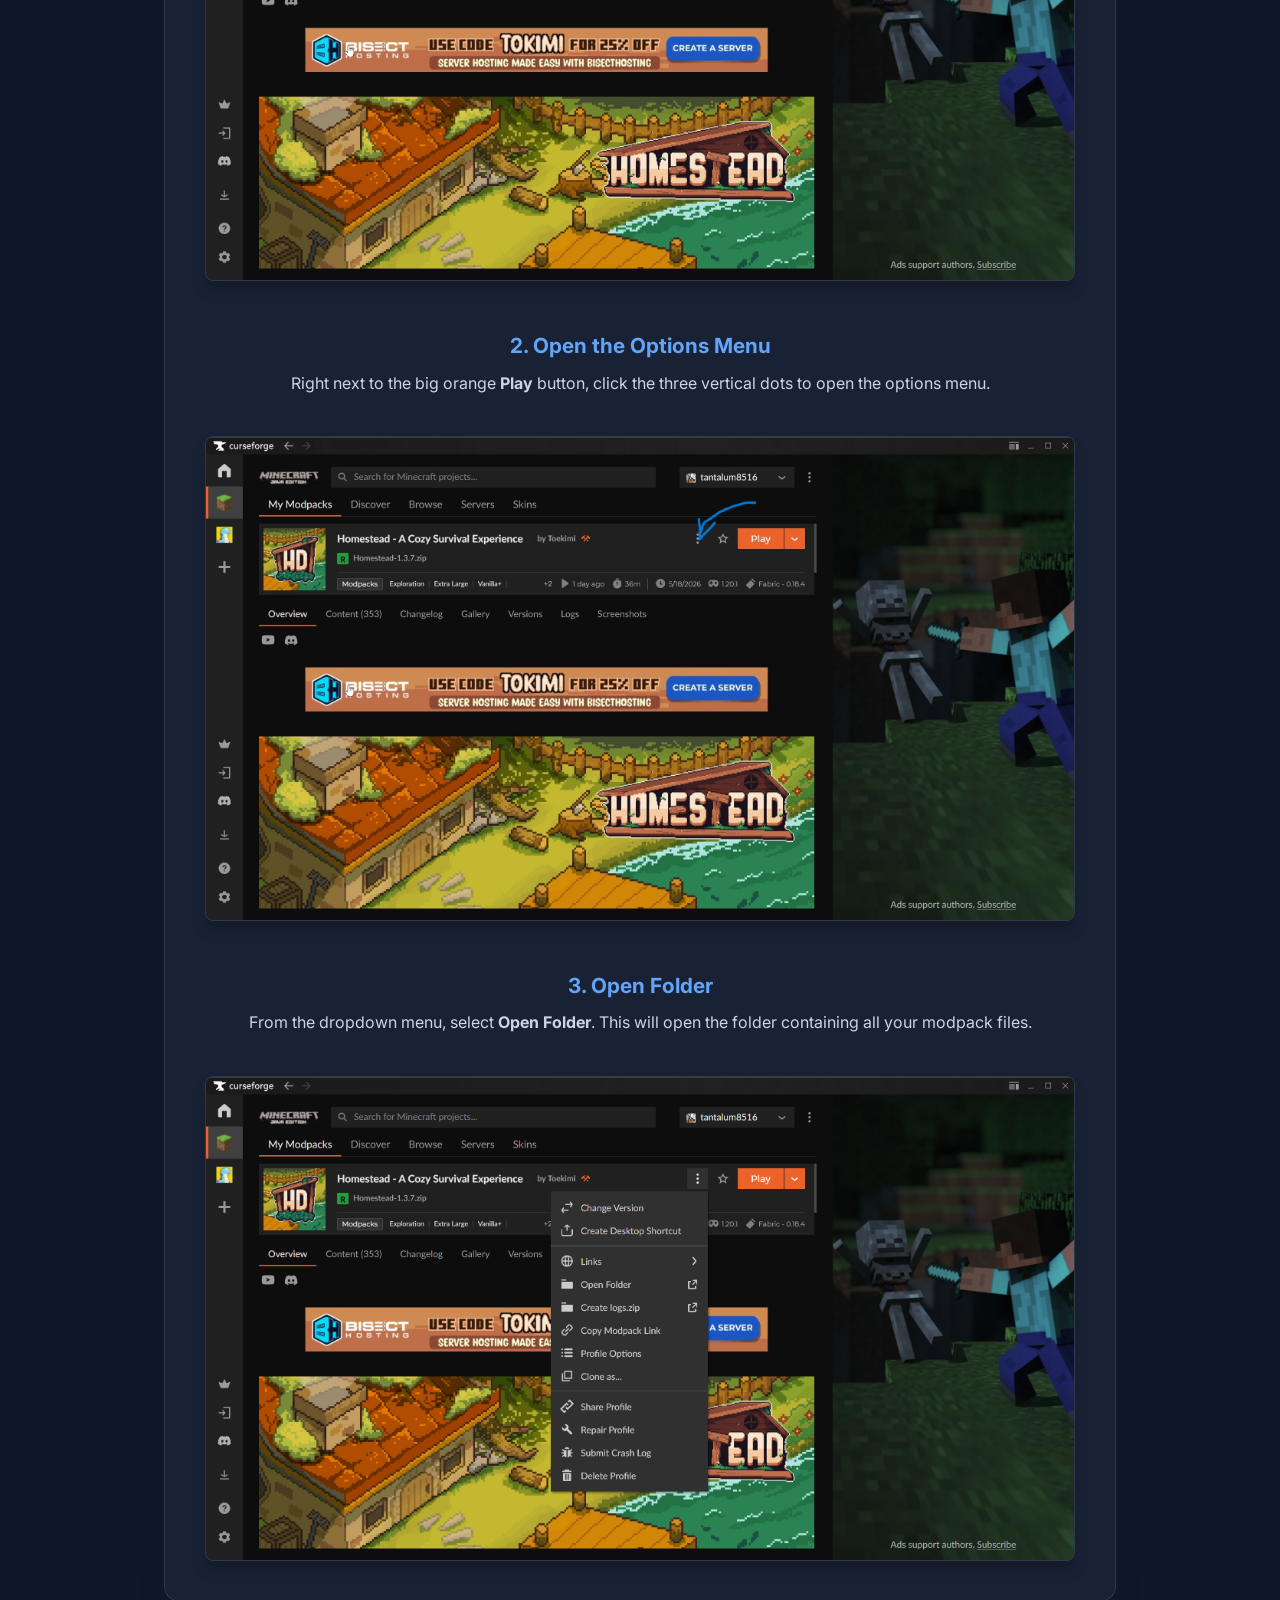
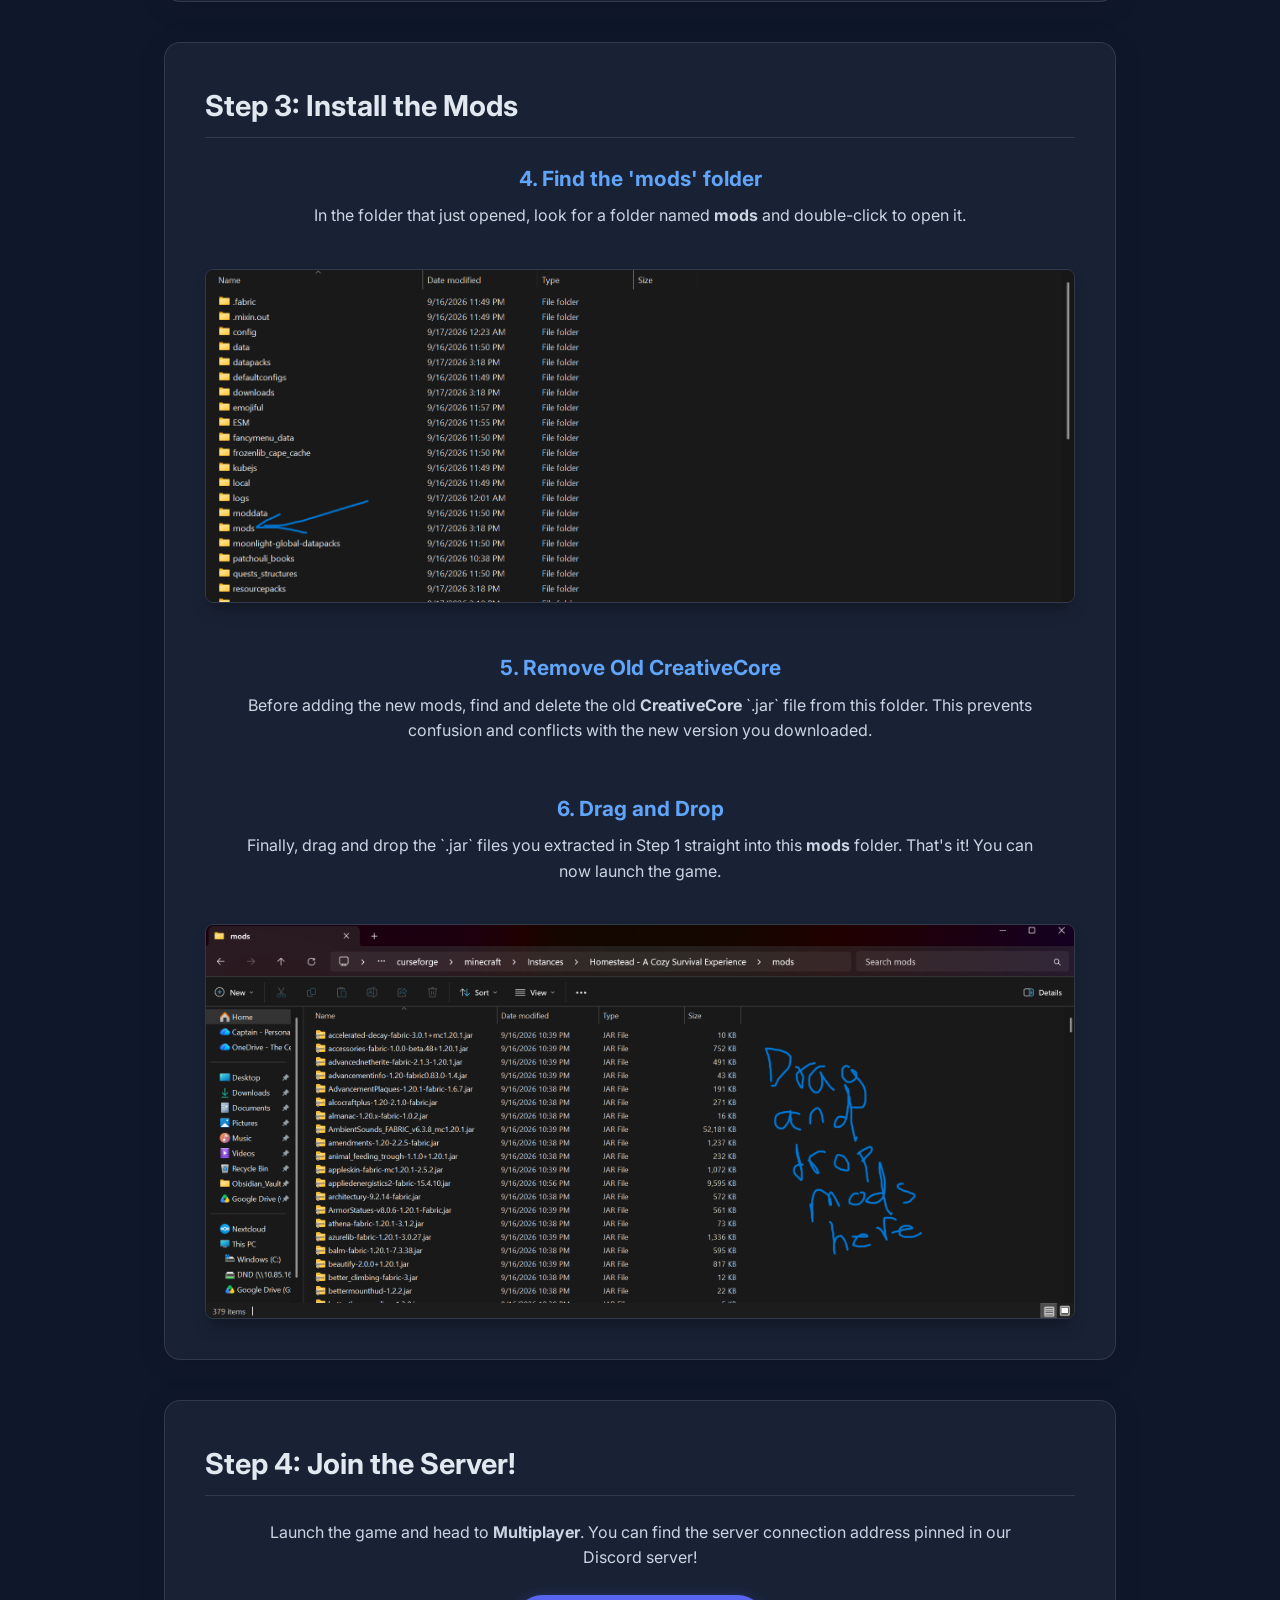
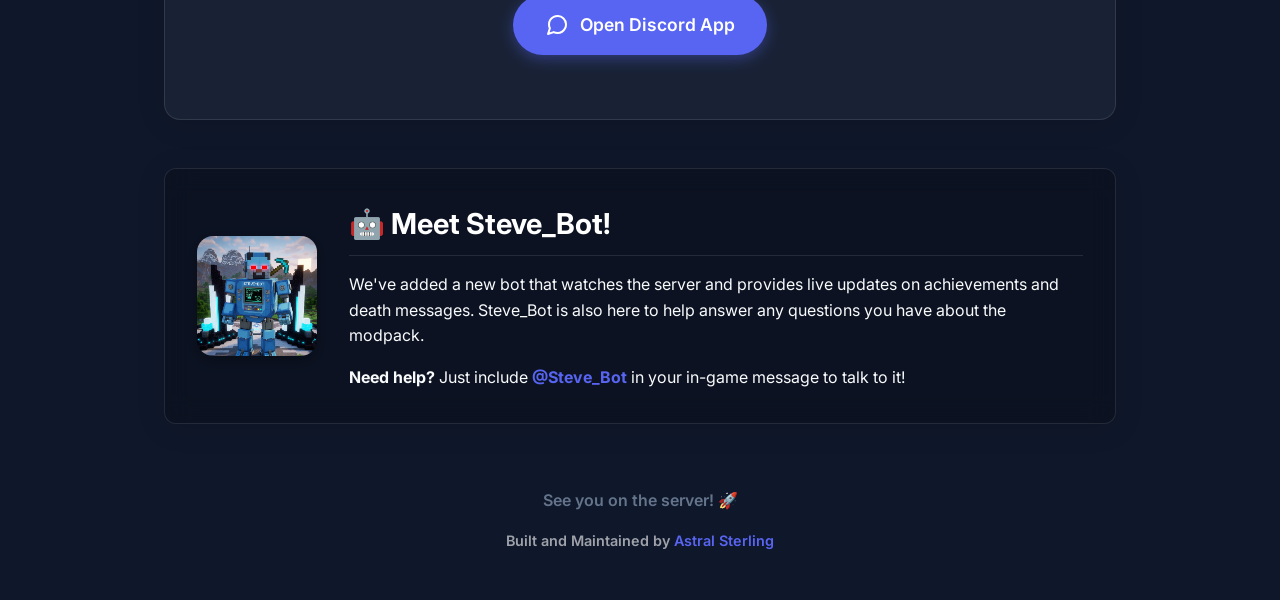
==== commit 0f00d229: "feat: add Minecraft 1.20.1 Fabric mods" ====
--- a/index.html
+++ b/index.html
@@ -123,6 +123,7 @@
         
         <footer>
             <p>See you on the server! 🚀</p>
+            <p style="margin-top: 1rem; font-size: 0.9rem; color: rgba(255, 255, 255, 0.6);">Built and Maintained by <a href="https://astralsterling.com/" style="color: #5865F2; text-decoration: none;">Astral Sterling</a></p>
         </footer>
     </div>
 </body>
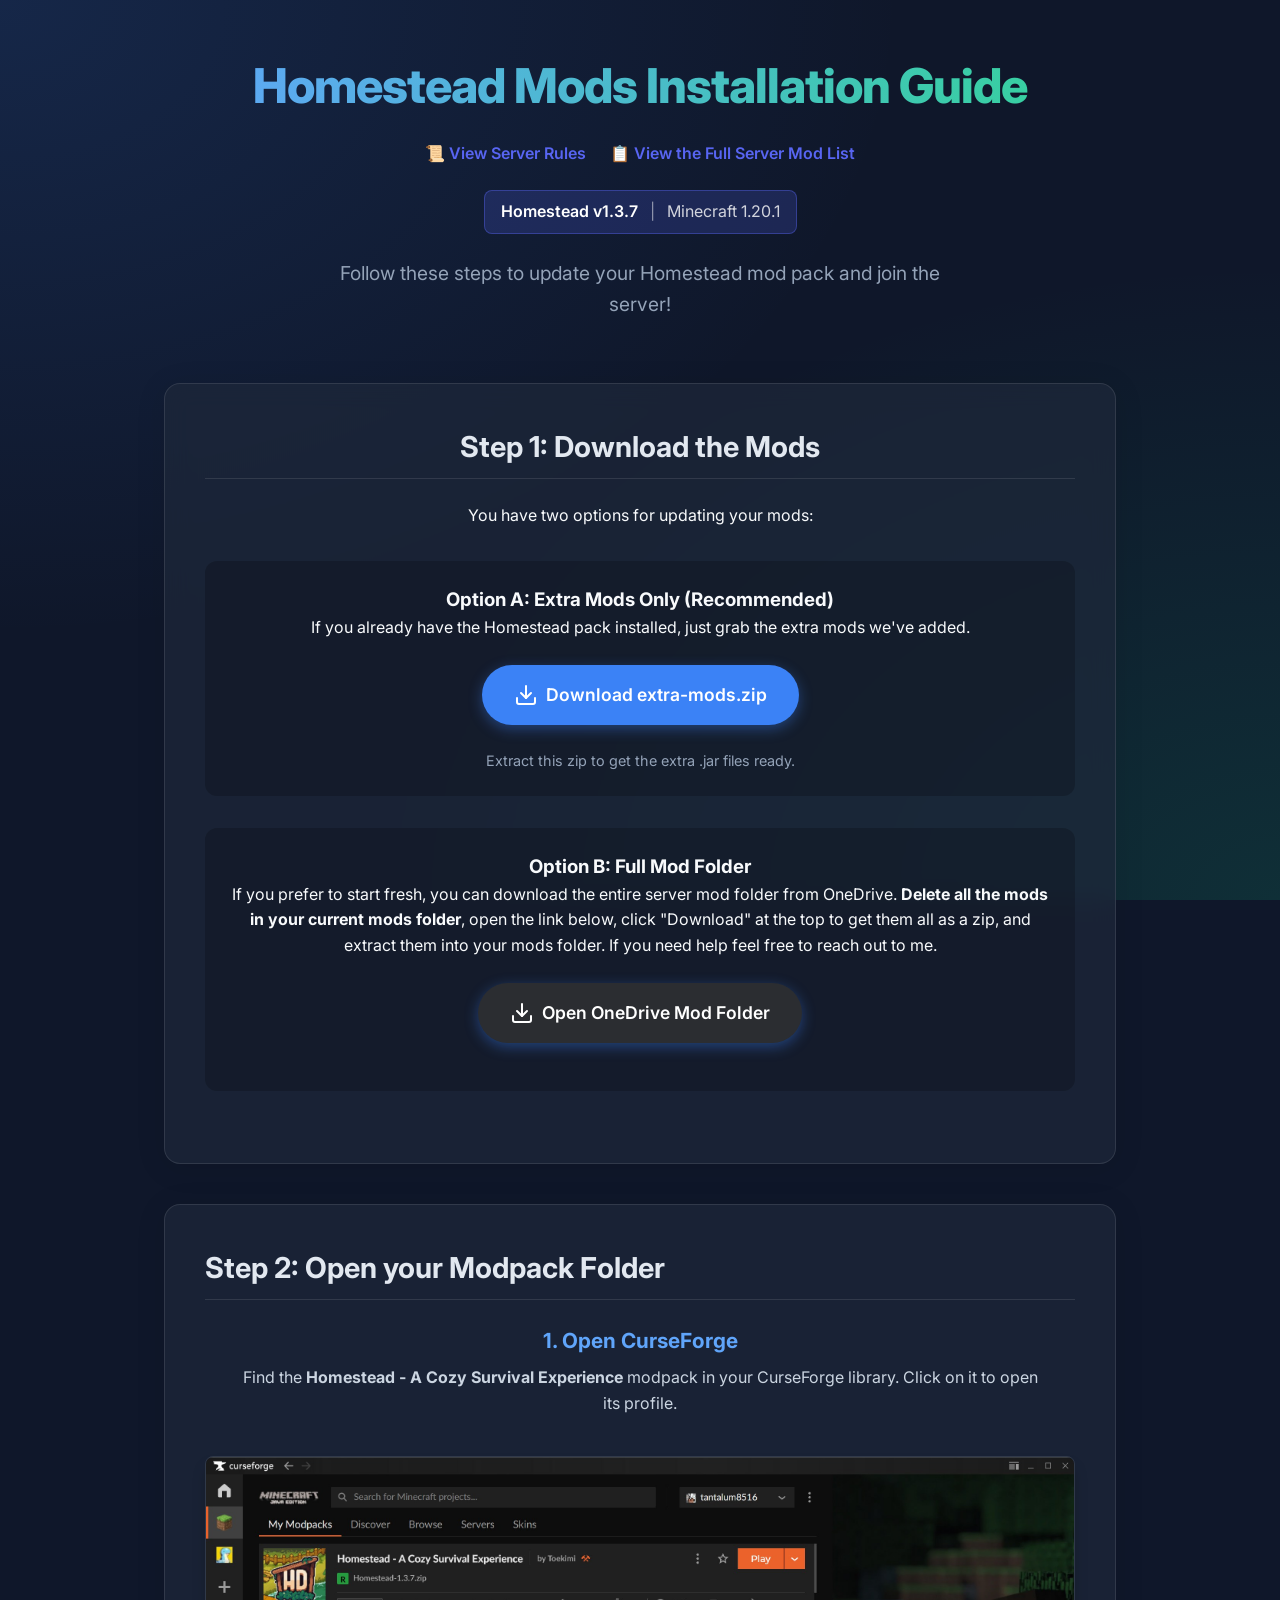
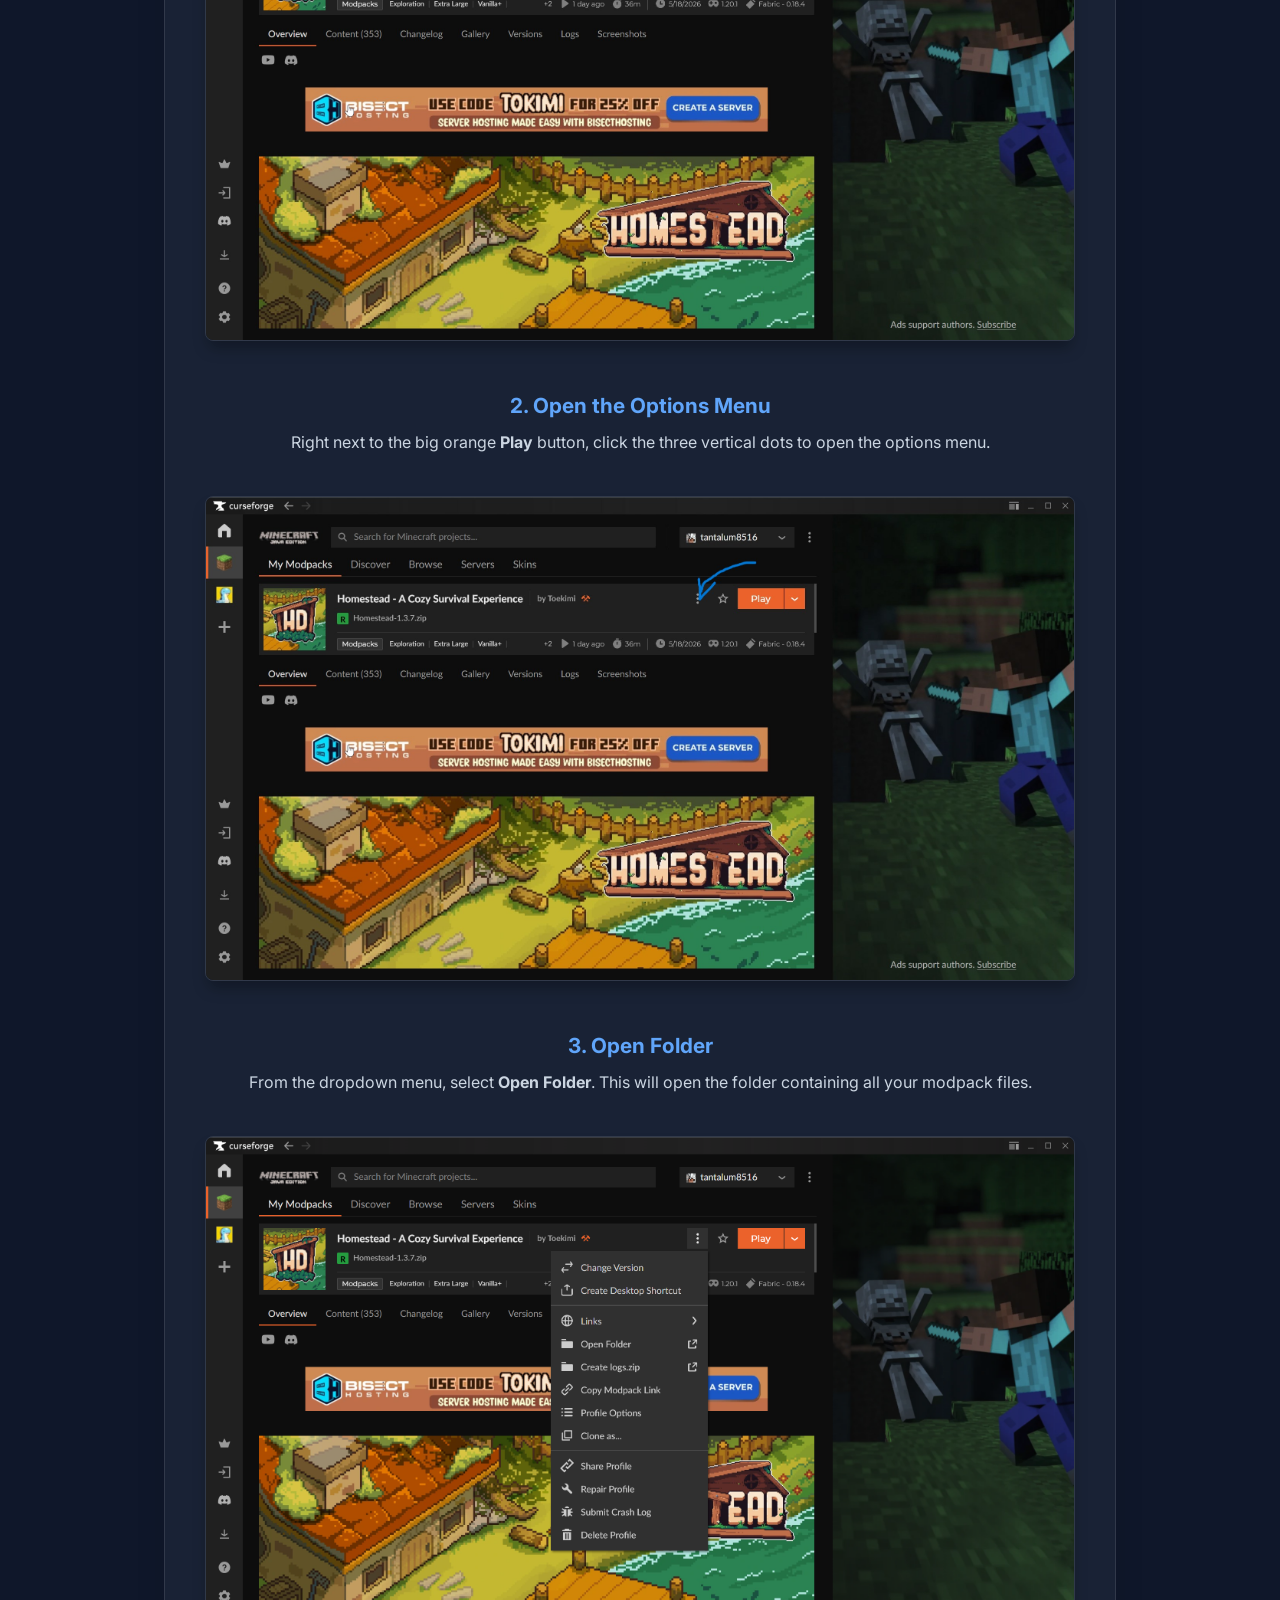
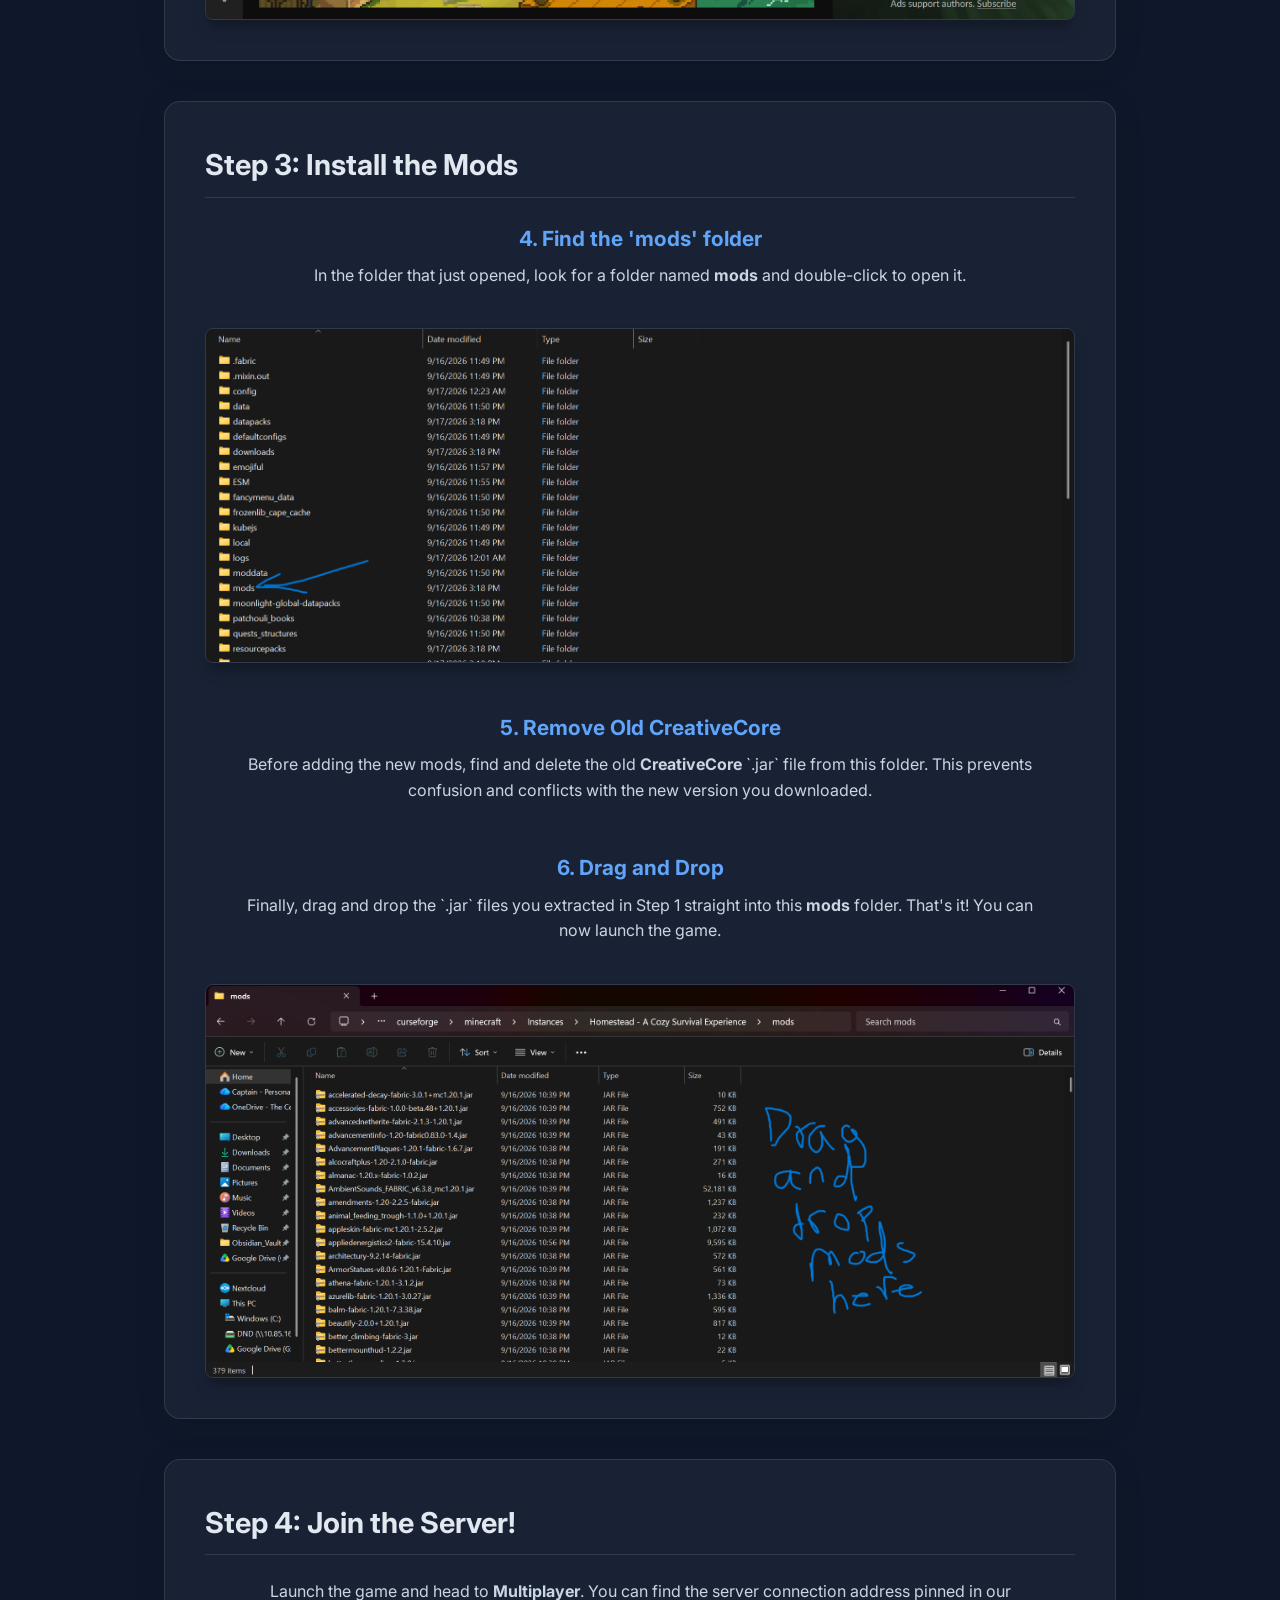
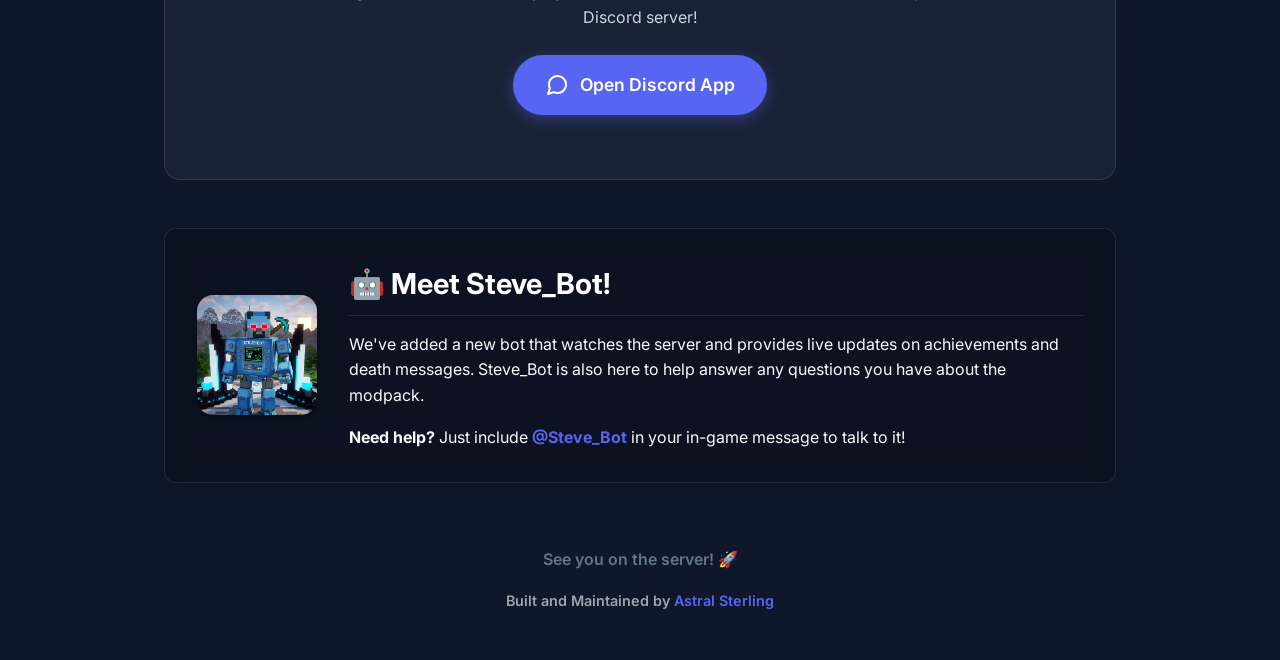
==== commit 6941b254: "feat: add version information to homepage header" ====
--- a/index.html
+++ b/index.html
@@ -13,9 +13,12 @@
     <div class="container">
         <header>
             <h1>Homestead Mods Installation Guide</h1>
-            <div style="margin-top: 1rem; margin-bottom: 2rem; display: flex; justify-content: center; gap: 1.5rem; flex-wrap: wrap;">
+            <div style="margin-top: 1rem; margin-bottom: 1.5rem; display: flex; justify-content: center; gap: 1.5rem; flex-wrap: wrap;">
                 <a href="rules.html" style="color: #5865F2; text-decoration: none; font-weight: 600;">📜 View Server Rules</a>
                 <a href="mod-list.html" style="color: #5865F2; text-decoration: none; font-weight: 600;">📋 View the Full Server Mod List</a>
+            </div>
+            <div style="margin-bottom: 1.5rem; padding: 0.5rem 1rem; background: rgba(88, 101, 242, 0.2); border-radius: 8px; display: inline-block; border: 1px solid rgba(88, 101, 242, 0.4);">
+                <span style="font-weight: 600; color: #fff;">Homestead v1.3.7</span> <span style="margin: 0 0.5rem; color: rgba(255,255,255,0.5);">|</span> <span style="color: rgba(255,255,255,0.8);">Minecraft 1.20.1</span>
             </div>
             <p>Follow these steps to update your Homestead mod pack and join the server!</p>
         </header>
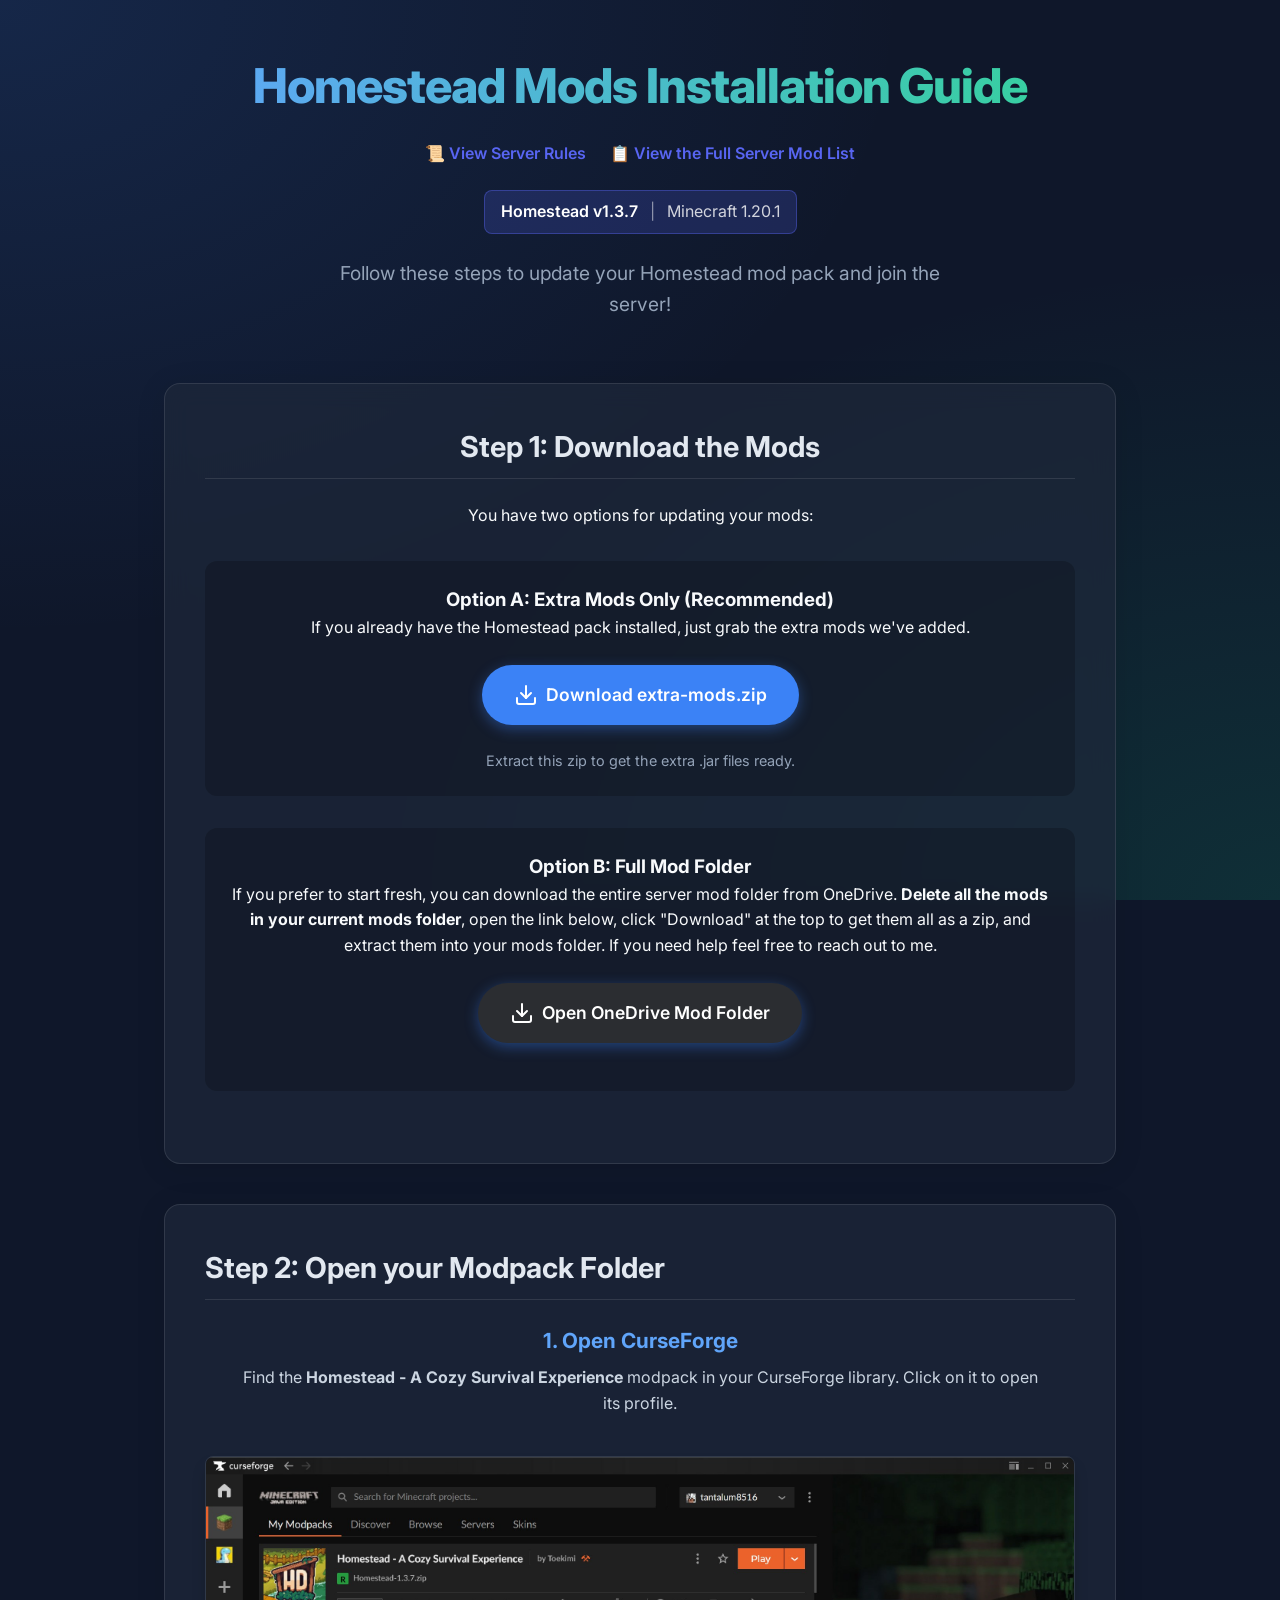
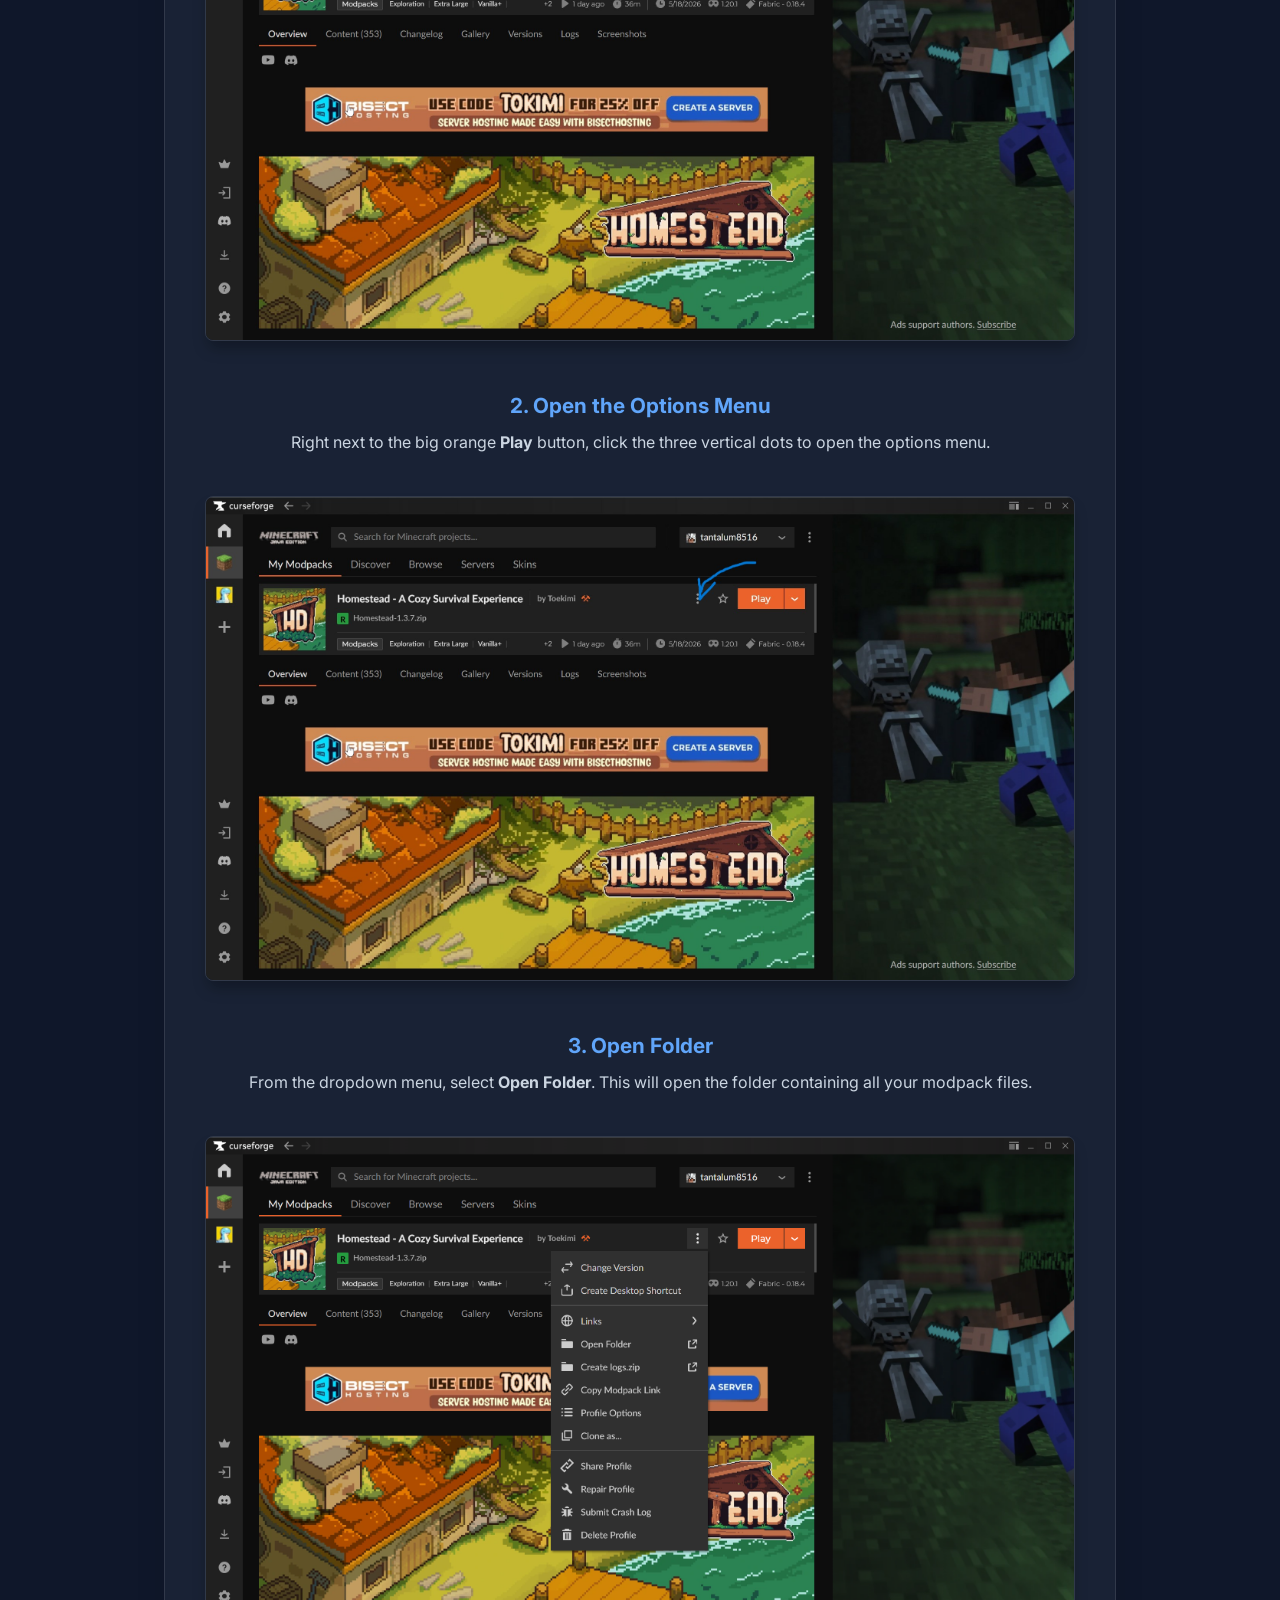
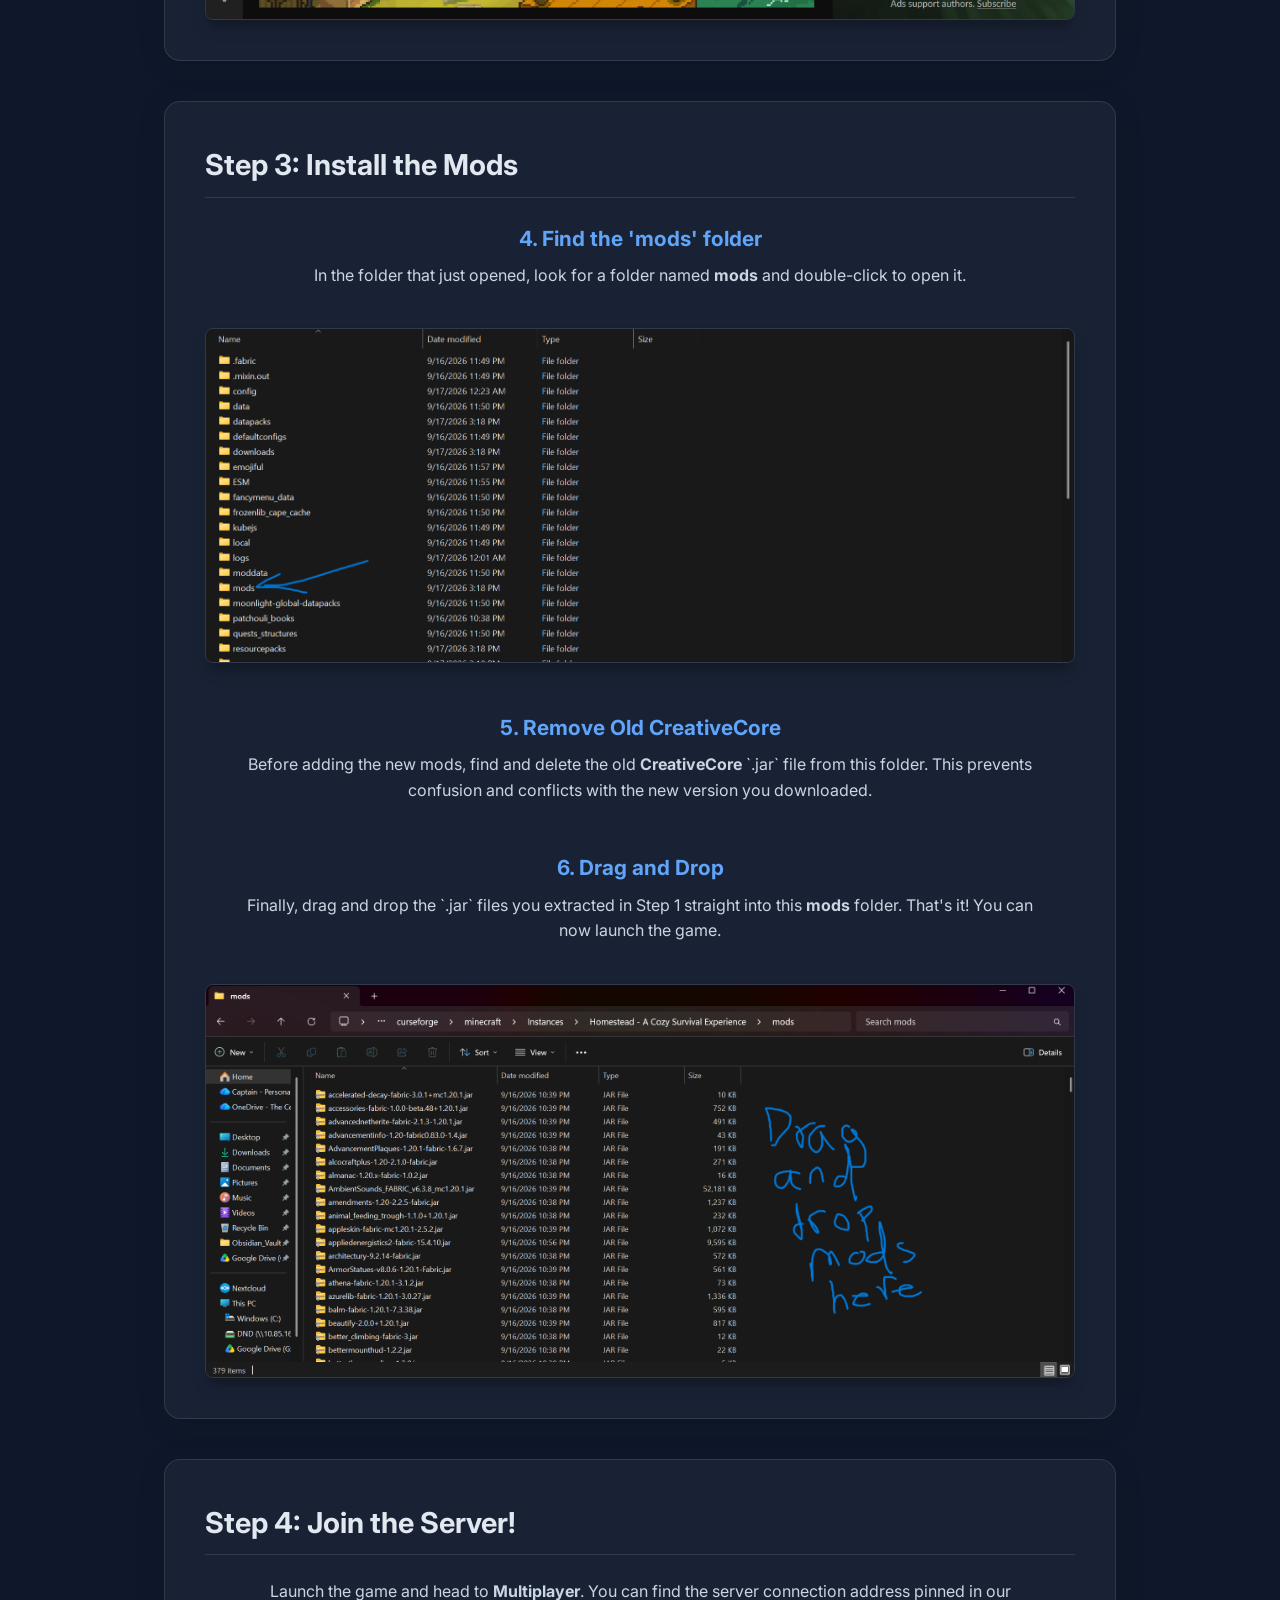
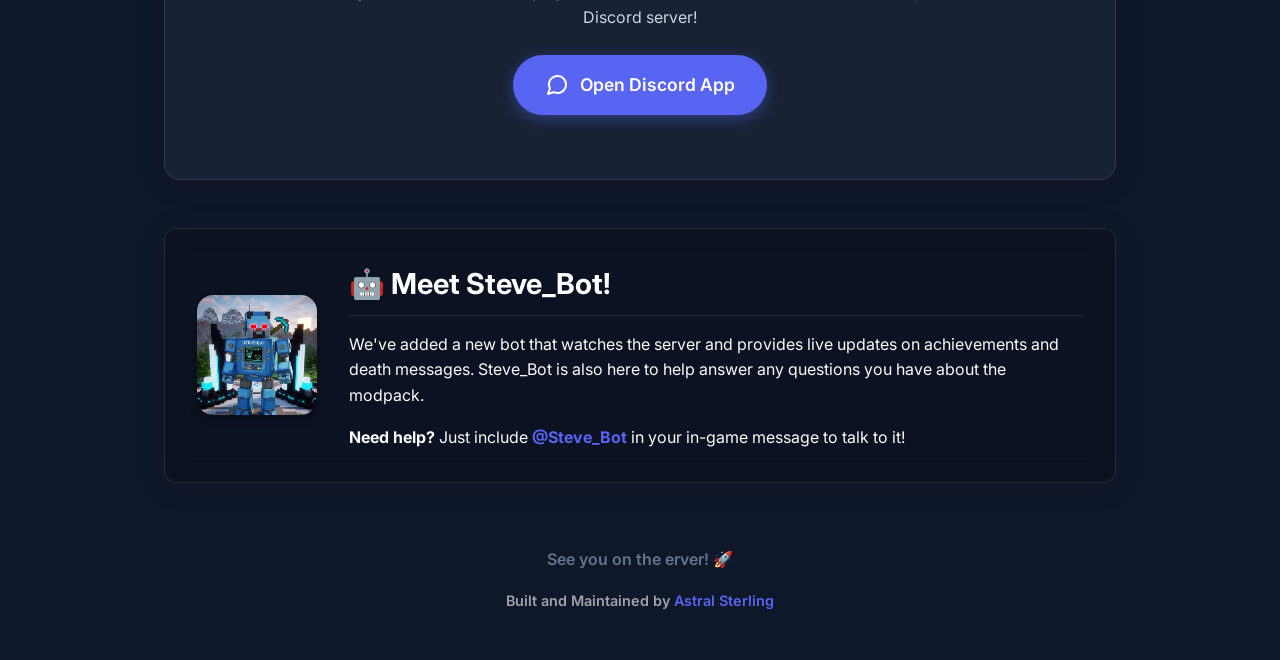
==== commit 370f44b7: "fix: typo in footer message changing server to erver" ====
--- a/index.html
+++ b/index.html
@@ -125,7 +125,7 @@
         </main>
         
         <footer>
-            <p>See you on the server! 🚀</p>
+            <p>See you on the erver! 🚀</p>
             <p style="margin-top: 1rem; font-size: 0.9rem; color: rgba(255, 255, 255, 0.6);">Built and Maintained by <a href="https://astralsterling.com/" style="color: #5865F2; text-decoration: none;">Astral Sterling</a></p>
         </footer>
     </div>
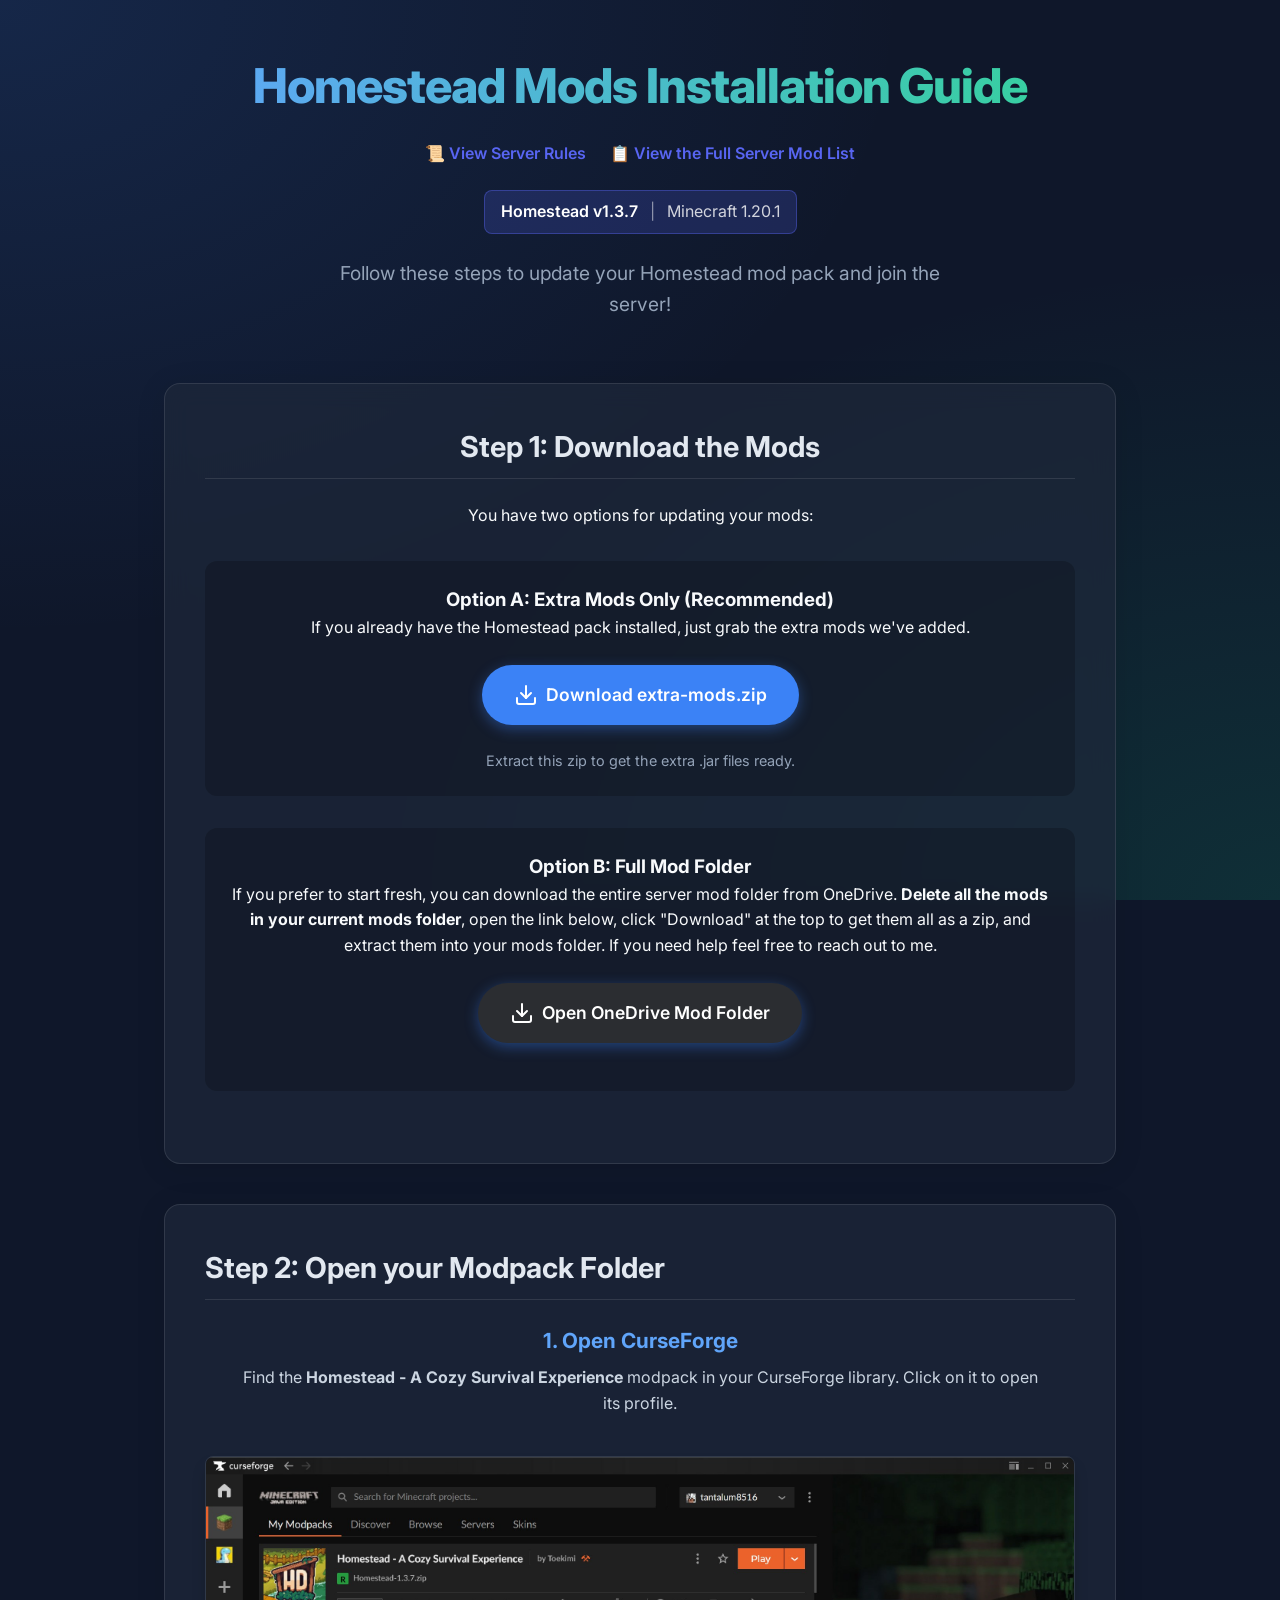
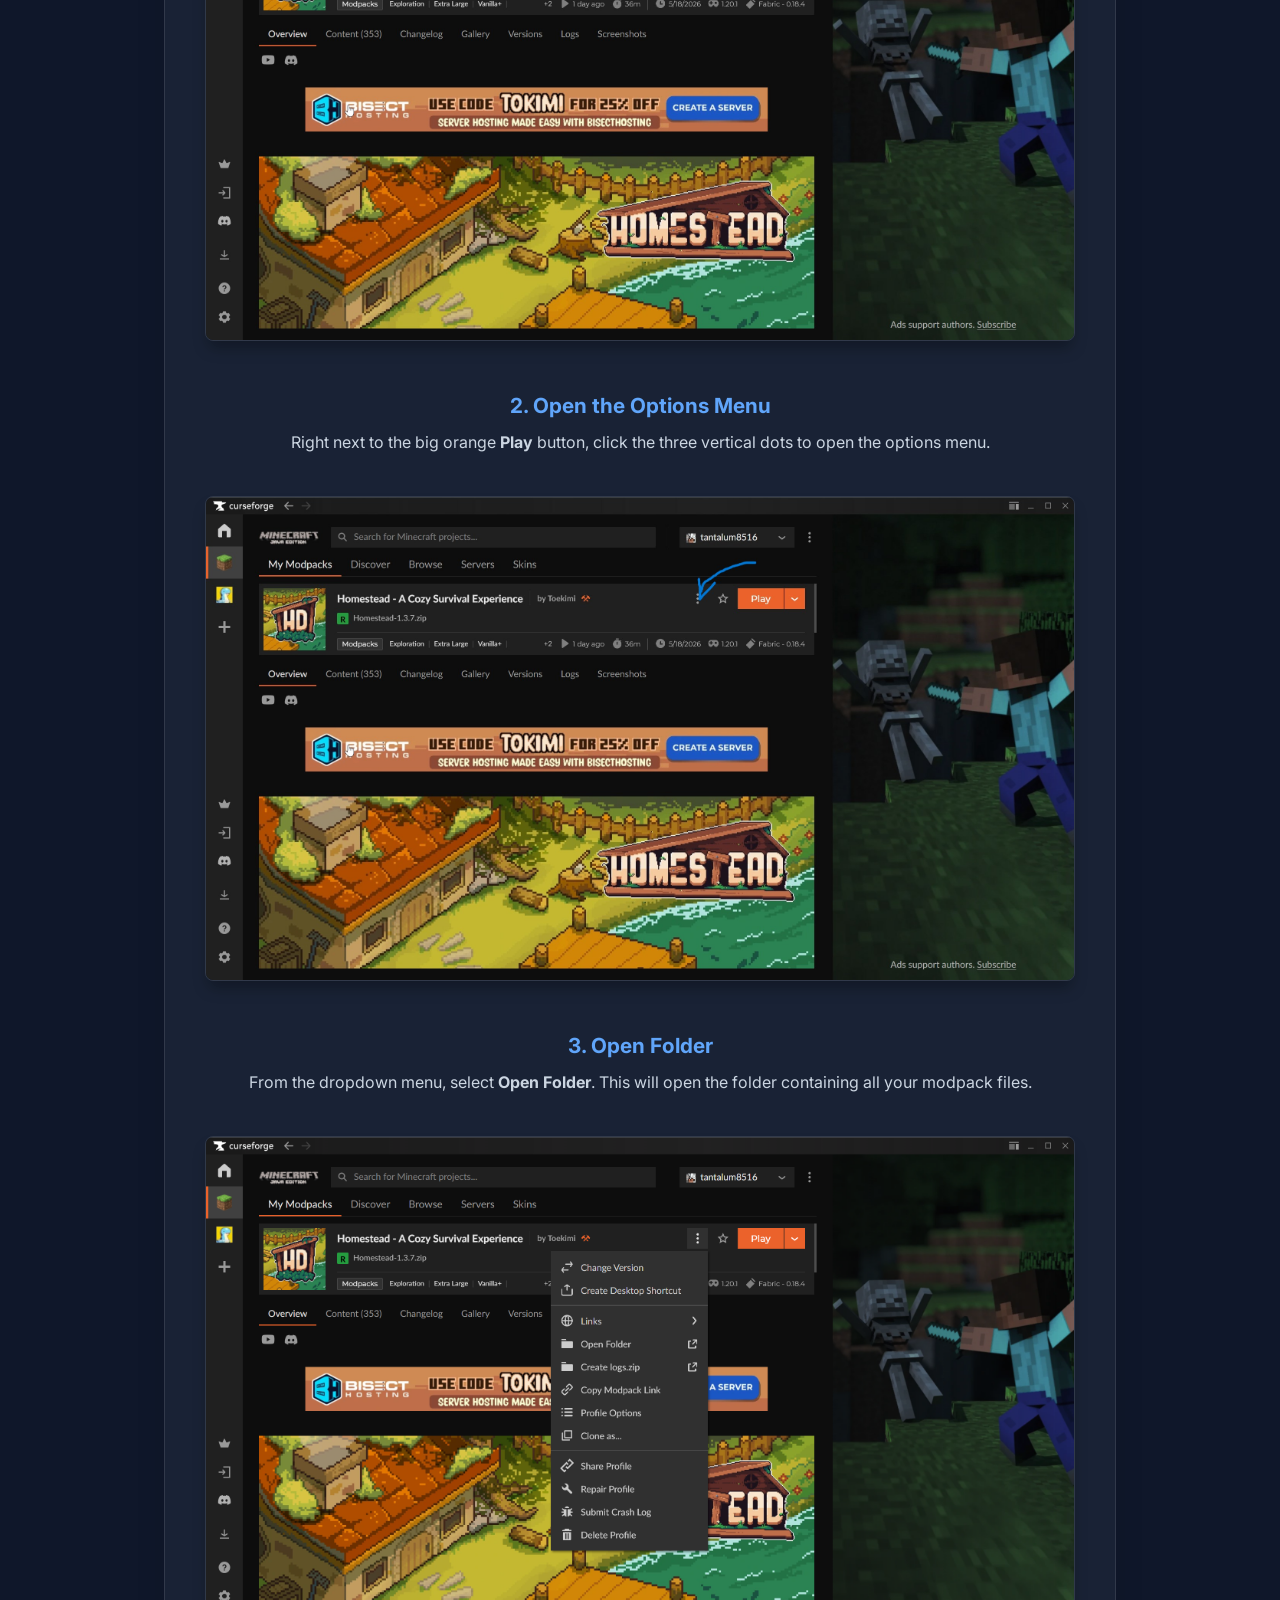
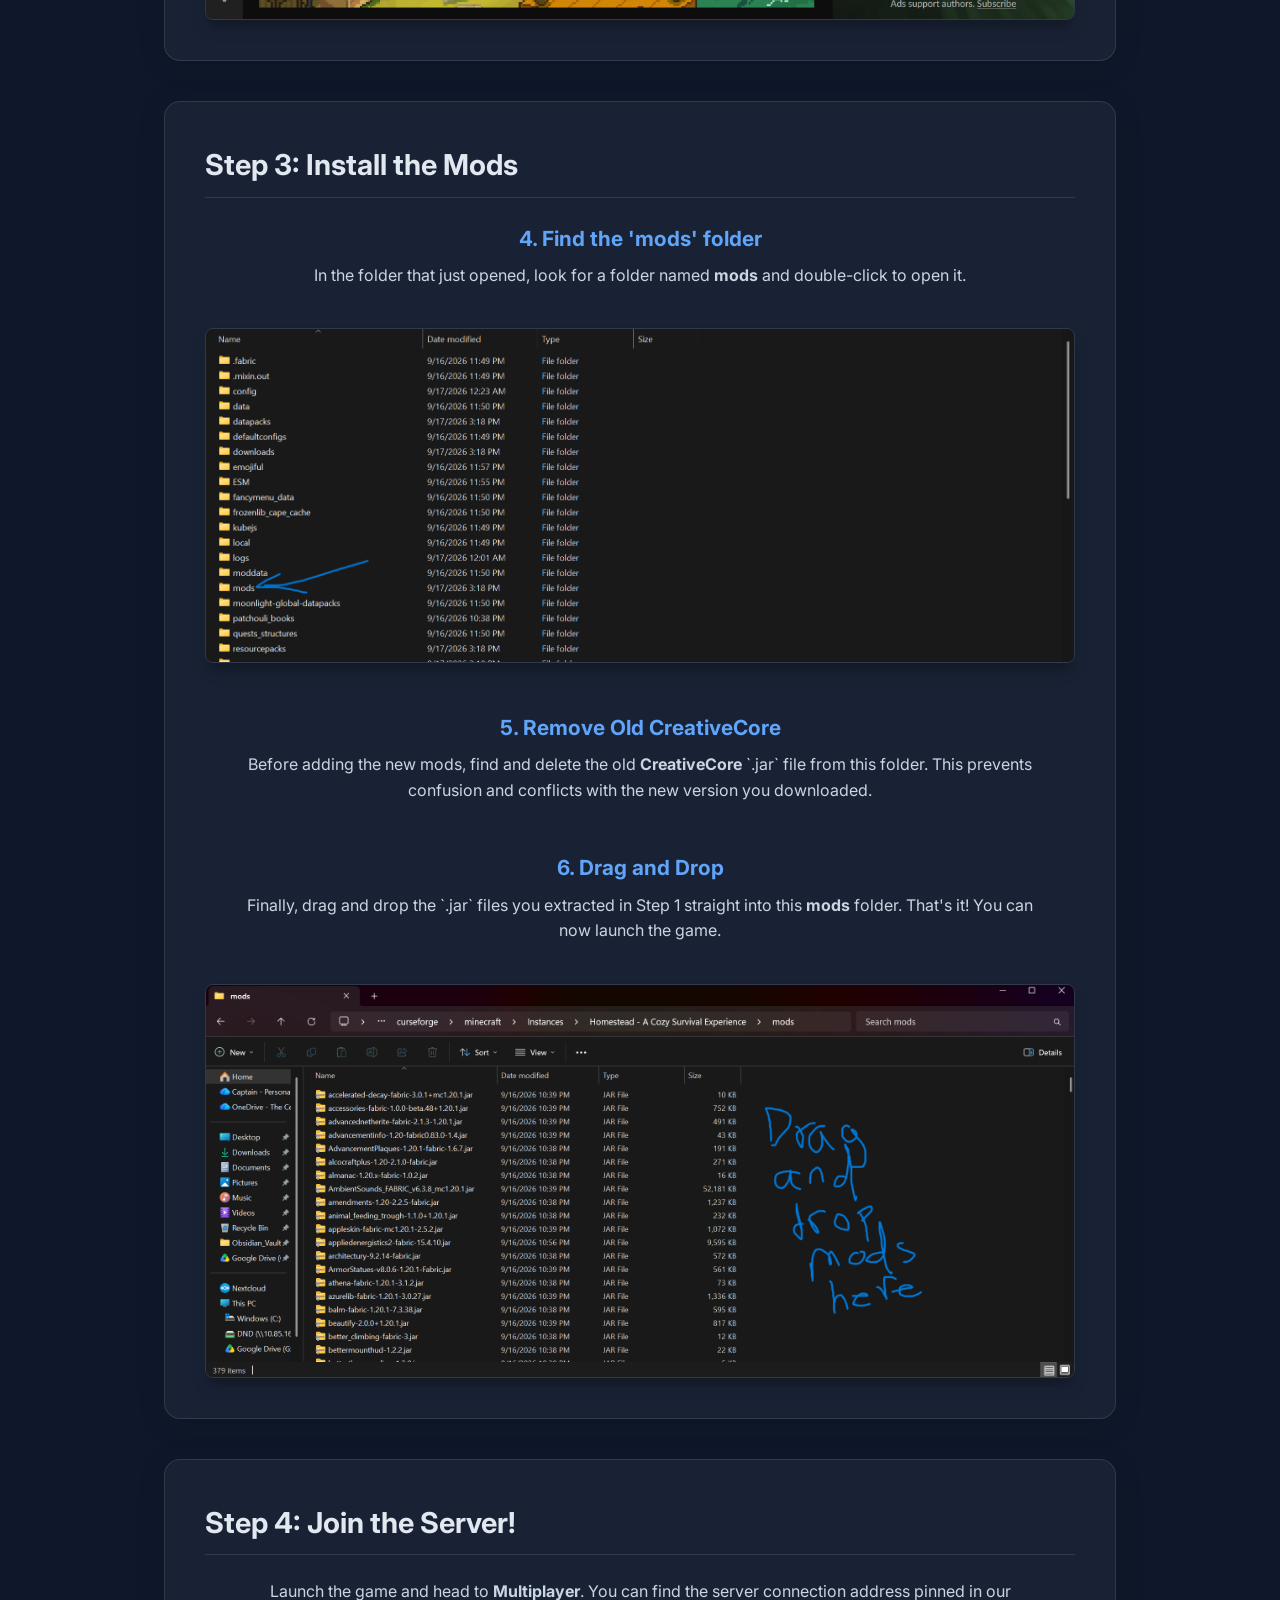
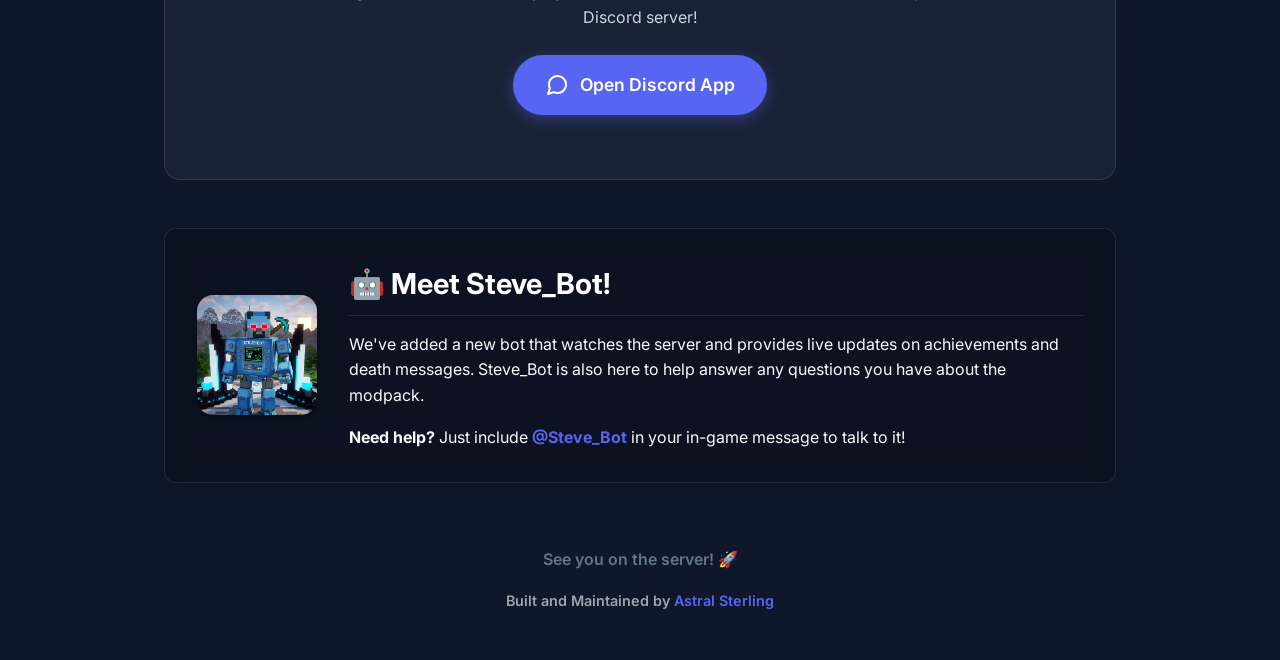
==== commit f58733de: "fix: correct typo in footer server message" ====
--- a/index.html
+++ b/index.html
@@ -125,7 +125,7 @@
         </main>
         
         <footer>
-            <p>See you on the erver! 🚀</p>
+            <p>See you on the server! 🚀</p>
             <p style="margin-top: 1rem; font-size: 0.9rem; color: rgba(255, 255, 255, 0.6);">Built and Maintained by <a href="https://astralsterling.com/" style="color: #5865F2; text-decoration: none;">Astral Sterling</a></p>
         </footer>
     </div>
